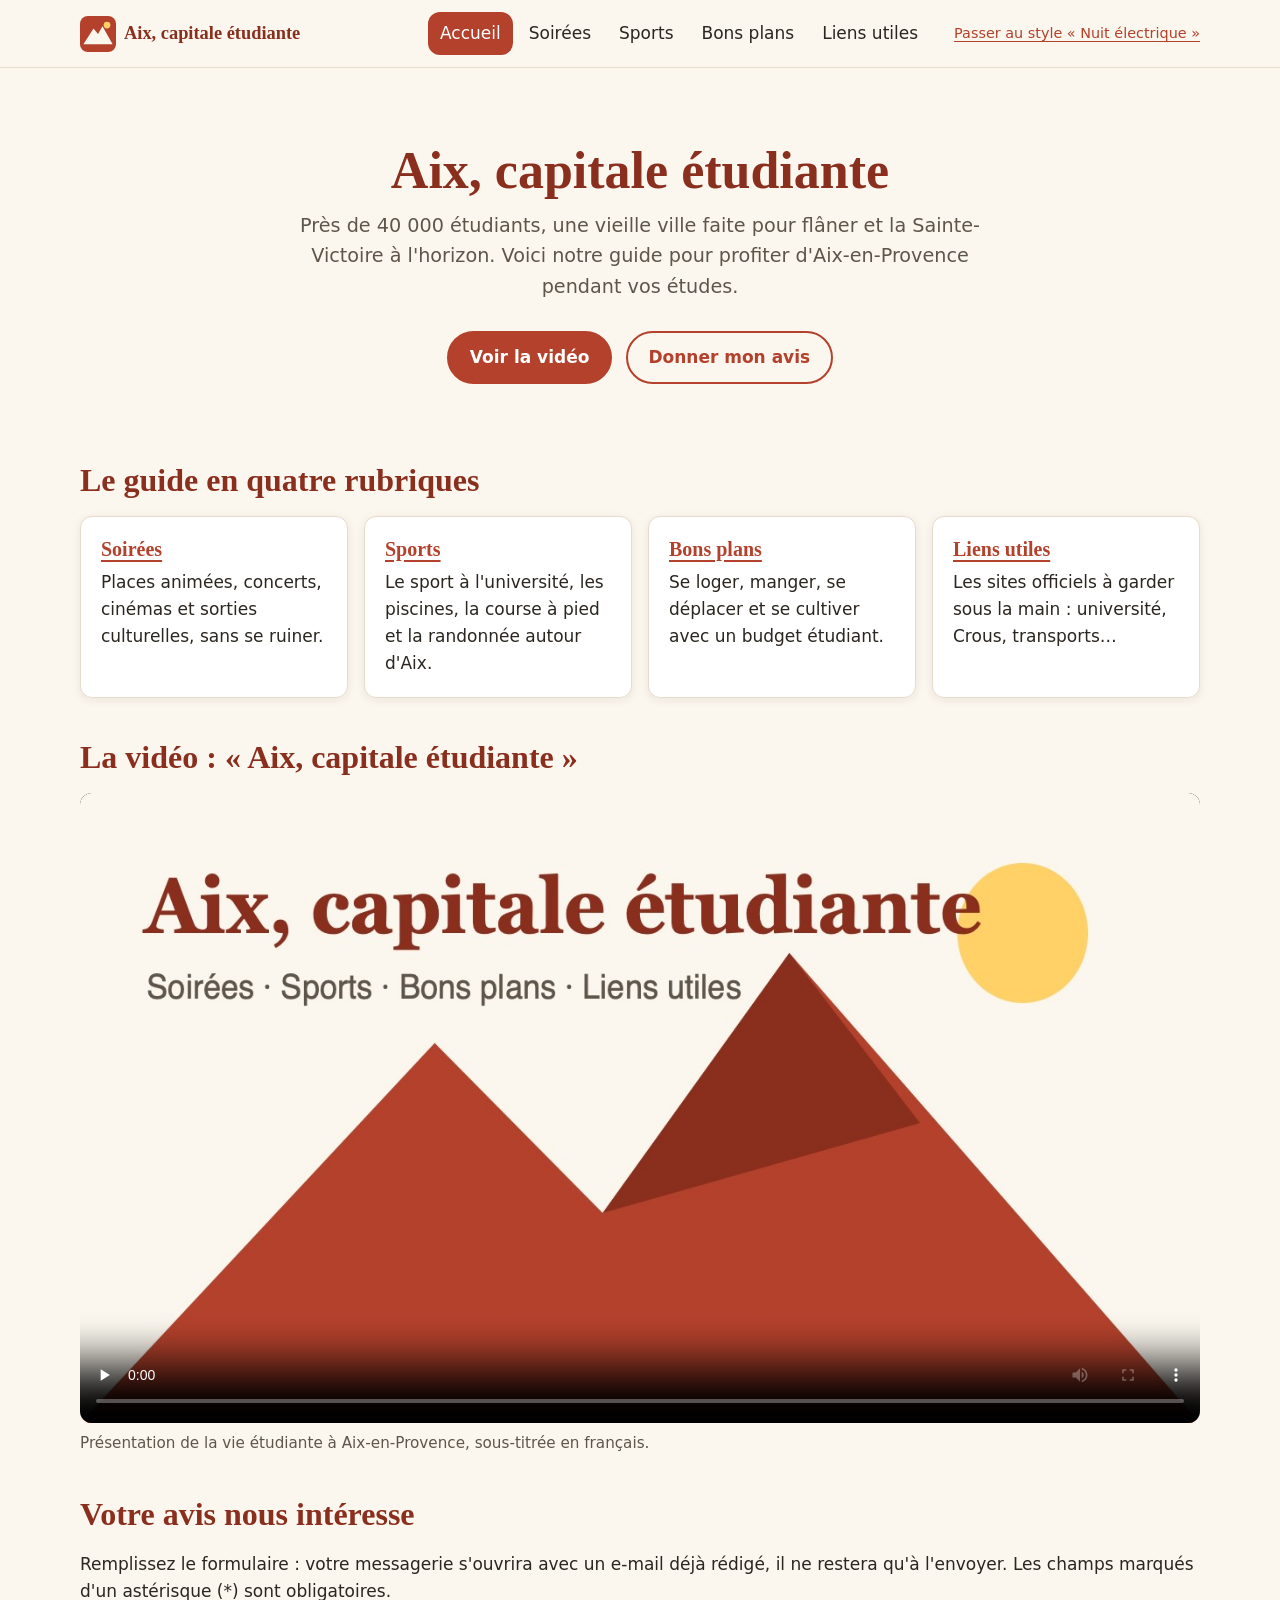
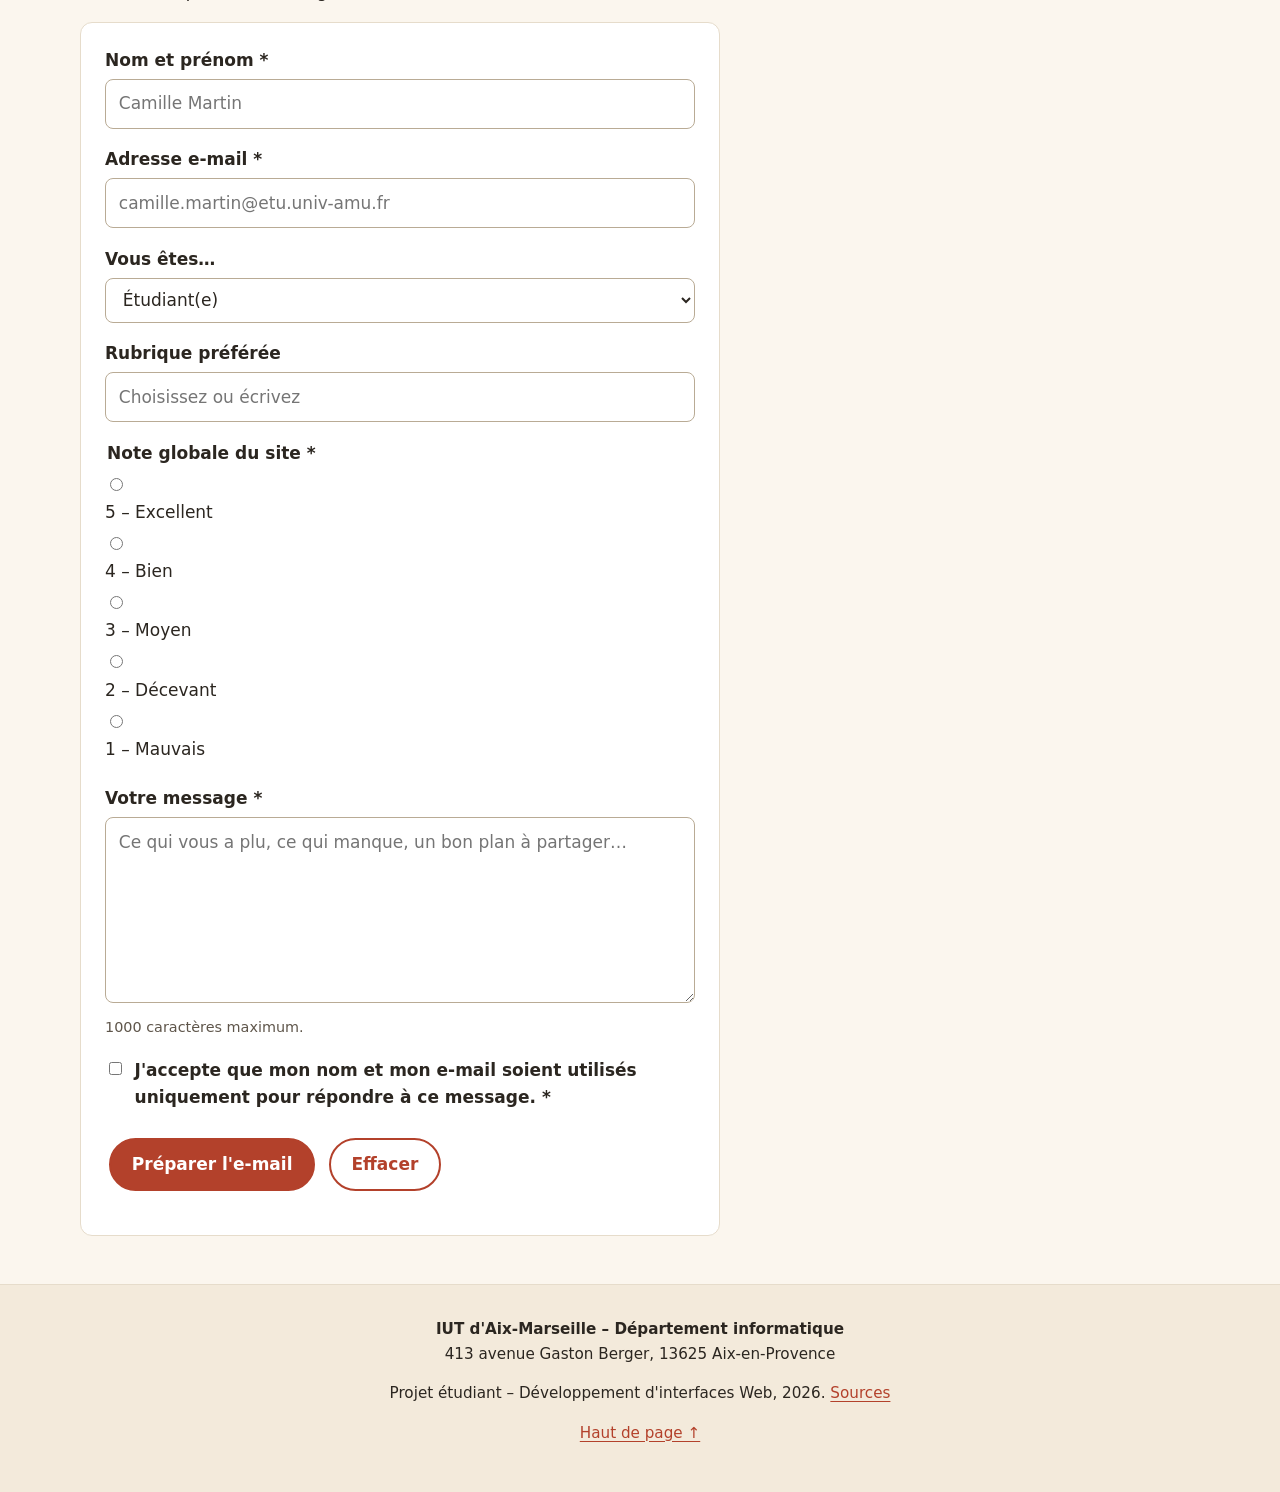
==== index.html @ a3539fe9 "Site Aix, capitale étudiante : 5 pages, 2 styles, formulaire, vidéo sous-titrée Co-Authored-By: Clau" ====
<!DOCTYPE html>
<html lang="fr">
<head>
    <meta charset="utf-8">
    <meta name="viewport" content="width=device-width, initial-scale=1">
    <title>Aix, capitale étudiante – Le guide de la vie étudiante à Aix-en-Provence</title>
    <!-- SEO: description shown in search results -->
    <meta name="description" content="Le guide de la vie étudiante à Aix-en-Provence : soirées, sports, bons plans et liens utiles, rédigé par des étudiants de l'IUT d'Aix-Marseille.">
    <meta name="author" content="Équipe Aix, capitale étudiante">
    <meta name="theme-color" content="#b3412b">
    <link rel="canonical" href="https://exemple.github.io/aix-capitale-etudiante/">
    <!-- Local SEO: default location = IUT computer science department -->
    <meta name="geo.region" content="FR-13">
    <meta name="geo.placename" content="Aix-en-Provence">
    <meta name="geo.position" content="43.5143;5.4517">
    <meta name="ICBM" content="43.5143, 5.4517">
    <!-- Social networks (Open Graph + Twitter card) -->
    <meta property="og:type" content="website">
    <meta property="og:locale" content="fr_FR">
    <meta property="og:site_name" content="Aix, capitale étudiante">
    <meta property="og:title" content="Aix, capitale étudiante">
    <meta property="og:description" content="Soirées, sports, bons plans et liens utiles pour bien vivre ses études à Aix-en-Provence.">
    <meta property="og:url" content="https://exemple.github.io/aix-capitale-etudiante/">
    <meta property="og:image" content="https://exemple.github.io/aix-capitale-etudiante/assets/img/share.png">
    <meta name="twitter:card" content="summary_large_image">
    <!-- Icons -->
    <link rel="icon" href="assets/img/favicon.svg" type="image/svg+xml">
    <link rel="icon" href="favicon.ico" sizes="32x32">
    <link rel="apple-touch-icon" href="assets/img/apple-touch-icon.png">
    <!-- Stylesheet (swapped by the "Changer de style" link, see main.js) -->
    <link rel="stylesheet" href="assets/css/style.min.css" id="theme-stylesheet">
    <script src="assets/js/main.js" defer></script>
    <!-- Local SEO: structured data for search engines -->
    <script type="application/ld+json">
    {
        "@context": "https://schema.org",
        "@type": "WebSite",
        "name": "Aix, capitale étudiante",
        "url": "https://exemple.github.io/aix-capitale-etudiante/",
        "inLanguage": "fr",
        "publisher": {
            "@type": "CollegeOrUniversity",
            "name": "IUT d'Aix-Marseille – Département informatique (site d'Aix-en-Provence)",
            "address": {
                "@type": "PostalAddress",
                "streetAddress": "413 avenue Gaston Berger",
                "postalCode": "13625",
                "addressLocality": "Aix-en-Provence",
                "addressRegion": "Provence-Alpes-Côte d'Azur",
                "addressCountry": "FR"
            },
            "geo": { "@type": "GeoCoordinates", "latitude": 43.5143, "longitude": 5.4517 }
        }
    }
    </script>
</head>
<body id="top">
    <a class="skip-link" href="#main">Aller au contenu</a>

    <!-- ===== Header and main menu (same on every page) ===== -->
    <header class="site-header">
        <div class="header-inner">
            <a class="brand" href="index.html" aria-label="Aix, capitale étudiante – accueil">
                <img src="assets/img/favicon.svg" alt="" width="36" height="36">
                <span>Aix, capitale étudiante</span>
            </a>
            <button class="menu-toggle" type="button" aria-expanded="false" aria-controls="main-nav">Menu</button>
            <nav id="main-nav" class="main-nav" aria-label="Menu principal">
                <ul>
                    <li><a href="index.html" aria-current="page">Accueil</a></li>
                    <li><a href="nightlife.html">Soirées</a></li>
                    <li><a href="sports.html">Sports</a></li>
                    <li><a href="deals.html">Bons plans</a></li>
                    <li><a href="links.html">Liens utiles</a></li>
                </ul>
            </nav>
            <a class="style-switch" href="#" role="button" data-style-switch>Changer de style</a>
        </div>
    </header>

    <main id="main">
        <!-- ===== Hero ===== -->
        <section class="hero" aria-labelledby="hero-title">
            <h1 id="hero-title">Aix, capitale étudiante</h1>
            <p class="lead">Près de 40 000 étudiants, une vieille ville faite pour flâner et la Sainte-Victoire à l'horizon. Voici notre guide pour profiter d'Aix-en-Provence pendant vos études.</p>
            <p><a class="button" href="#video">Voir la vidéo</a> <a class="button button-ghost" href="#feedback">Donner mon avis</a></p>
        </section>

        <!-- ===== Quick access to the 4 themes ===== -->
        <section aria-labelledby="themes-title">
            <h2 id="themes-title">Le guide en quatre rubriques</h2>
            <ul class="card-grid">
                <li class="card">
                    <h3><a href="nightlife.html">Soirées</a></h3>
                    <p>Places animées, concerts, cinémas et sorties culturelles, sans se ruiner.</p>
                </li>
                <li class="card">
                    <h3><a href="sports.html">Sports</a></h3>
                    <p>Le sport à l'université, les piscines, la course à pied et la randonnée autour d'Aix.</p>
                </li>
                <li class="card">
                    <h3><a href="deals.html">Bons plans</a></h3>
                    <p>Se loger, manger, se déplacer et se cultiver avec un budget étudiant.</p>
                </li>
                <li class="card">
                    <h3><a href="links.html">Liens utiles</a></h3>
                    <p>Les sites officiels à garder sous la main : université, Crous, transports…</p>
                </li>
            </ul>
        </section>

        <!-- ===== Video with subtitles ===== -->
        <section id="video" aria-labelledby="video-title">
            <h2 id="video-title">La vidéo : « Aix, capitale étudiante »</h2>
            <figure class="video-figure">
                <!-- preload="none": the video is only downloaded when the visitor presses play (eco-design) -->
                <video controls preload="none" width="1280" height="720" poster="assets/img/video-poster.jpg">
                    <source src="assets/video/aix-capitale-etudiante.mp4" type="video/mp4">
                    <track kind="subtitles" src="assets/video/aix-capitale-etudiante.fr.vtt" srclang="fr" label="Français" default>
                    <p>Votre navigateur ne lit pas la vidéo. <a href="assets/video/aix-capitale-etudiante.mp4">Télécharger la vidéo</a>.</p>
                </video>
                <figcaption>Présentation de la vie étudiante à Aix-en-Provence, sous-titrée en français.</figcaption>
            </figure>
        </section>

        <!-- ===== Feedback form: builds an e-mail opened in the mail client ===== -->
        <section id="feedback" aria-labelledby="feedback-title">
            <h2 id="feedback-title">Votre avis nous intéresse</h2>
            <p>Remplissez le formulaire : votre messagerie s'ouvrira avec un e-mail déjà rédigé, il ne restera qu'à l'envoyer. Les champs marqués d'un astérisque (*) sont obligatoires.</p>
            <form class="feedback-form" id="feedback-form" action="mailto:equipe@exemple.fr" method="post" enctype="text/plain">
                <div class="form-row">
                    <label for="name">Nom et prénom *</label>
                    <input type="text" id="name" name="name" placeholder="Camille Martin" autocomplete="name" required minlength="2" maxlength="80">
                </div>
                <div class="form-row">
                    <label for="email">Adresse e-mail *</label>
                    <input type="email" id="email" name="email" placeholder="camille.martin@etu.univ-amu.fr" autocomplete="email" required>
                </div>
                <div class="form-row">
                    <label for="status">Vous êtes…</label>
                    <select id="status" name="status">
                        <option value="Étudiant(e)">Étudiant(e)</option>
                        <option value="Futur(e) étudiant(e)">Futur(e) étudiant(e)</option>
                        <option value="Parent">Parent</option>
                        <option value="Enseignant(e)">Enseignant(e)</option>
                        <option value="Autre">Autre</option>
                    </select>
                </div>
                <div class="form-row">
                    <label for="favorite-page">Rubrique préférée</label>
                    <input type="text" id="favorite-page" name="favorite-page" list="page-list" placeholder="Choisissez ou écrivez">
                    <datalist id="page-list">
                        <option value="Soirées"></option>
                        <option value="Sports"></option>
                        <option value="Bons plans"></option>
                        <option value="Liens utiles"></option>
                    </datalist>
                </div>
                <fieldset class="form-row rating">
                    <legend>Note globale du site *</legend>
                    <input type="radio" id="rating-5" name="rating" value="5/5" required><label for="rating-5">5 – Excellent</label>
                    <input type="radio" id="rating-4" name="rating" value="4/5"><label for="rating-4">4 – Bien</label>
                    <input type="radio" id="rating-3" name="rating" value="3/5"><label for="rating-3">3 – Moyen</label>
                    <input type="radio" id="rating-2" name="rating" value="2/5"><label for="rating-2">2 – Décevant</label>
                    <input type="radio" id="rating-1" name="rating" value="1/5"><label for="rating-1">1 – Mauvais</label>
                </fieldset>
                <div class="form-row">
                    <label for="message">Votre message *</label>
                    <textarea id="message" name="message" rows="6" placeholder="Ce qui vous a plu, ce qui manque, un bon plan à partager…" required minlength="10" maxlength="1000" aria-describedby="message-counter"></textarea>
                    <p class="hint" id="message-counter" aria-live="polite">1000 caractères maximum.</p>
                </div>
                <div class="form-row checkbox-row">
                    <input type="checkbox" id="consent" name="consent" required>
                    <label for="consent">J'accepte que mon nom et mon e-mail soient utilisés uniquement pour répondre à ce message. *</label>
                </div>
                <div class="form-actions">
                    <button type="submit" class="button">Préparer l'e-mail</button>
                    <button type="reset" class="button button-ghost">Effacer</button>
                </div>
                <p class="form-status" id="form-status" role="status"></p>
            </form>
        </section>
    </main>

    <!-- ===== Footer (same on every page) ===== -->
    <footer class="site-footer">
        <address>
            <strong>IUT d'Aix-Marseille – Département informatique</strong><br>
            413 avenue Gaston Berger, 13625 Aix-en-Provence
        </address>
        <p>Projet étudiant – Développement d'interfaces Web, 2026. <a href="links.html#sources">Sources</a></p>
        <p><a class="back-to-top" href="#top">Haut de page ↑</a></p>
    </footer>
</body>
</html>
---- assets/css/style.min.css ----
*,*::before,*::after{-webkit-box-sizing:border-box;box-sizing:border-box}html{-webkit-text-size-adjust:100%;-moz-text-size-adjust:100%;text-size-adjust:100%;scroll-behavior:smooth}body{margin:0;background:#fbf6ee;color:#2b2620;font-family:system-ui,-apple-system,"Segoe UI",Roboto,sans-serif;font-size:1.0625rem;line-height:1.6}h1,h2,h3{font-family:Georgia,"Times New Roman",serif;line-height:1.2;color:#8a2f1e}h1{font-size:clamp(2rem,6vw,3.25rem);margin:0 0 0.5rem}h2{font-size:clamp(1.5rem,4vw,2rem);margin:2.5rem 0 1rem}h3{font-size:1.25rem;margin:0 0 0.5rem}a{color:#b3412b;text-underline-offset:0.2em}a:hover{color:#8a2f1e}a:focus-visible,button:focus-visible,input:focus-visible,select:focus-visible,textarea:focus-visible{outline:3px solid #5e6b2f;outline-offset:2px}img,video{max-width:100%;height:auto}.skip-link{position:absolute;left:1rem;top:-3rem;padding:0.5rem 1rem;background:#8a2f1e;color:#ffffff;z-index:100}.skip-link:focus{top:1rem}.site-header{position:-webkit-sticky;position:sticky;top:0;z-index:50;background:rgba(251,246,238,0.92);-webkit-backdrop-filter:blur(8px);backdrop-filter:blur(8px);border-bottom:1px solid #e6dccb}.header-inner{display:-webkit-box;display:-ms-flexbox;display:flex;-ms-flex-wrap:wrap;flex-wrap:wrap;-webkit-box-align:center;-ms-flex-align:center;align-items:center;gap:0.75rem 1.5rem;max-width:72rem;margin:0 auto;padding:0.75rem 1rem}.brand{display:-webkit-inline-box;display:-ms-inline-flexbox;display:inline-flex;-webkit-box-align:center;-ms-flex-align:center;align-items:center;gap:0.5rem;margin-right:auto;font-family:Georgia,"Times New Roman",serif;font-weight:700;font-size:1.15rem;color:#8a2f1e;text-decoration:none}.menu-toggle{display:none;padding:0.5rem 0.9rem;border:1px solid #e6dccb;border-radius:12px;background:#ffffff;color:#2b2620;font:inherit;cursor:pointer}.main-nav ul{display:-webkit-box;display:-ms-flexbox;display:flex;gap:0.25rem;margin:0;padding:0;list-style:none}.main-nav a{display:block;padding:0.5rem 0.75rem;border-radius:12px;color:#2b2620;text-decoration:none}.main-nav a:hover{background:#e6dccb}.main-nav a[aria-current="page"]{background:#b3412b;color:#ffffff}.style-switch{font-size:0.9rem;white-space:nowrap}main{max-width:72rem;margin:0 auto;padding:1.5rem 1rem 3rem}.hero,.page-intro{padding:3rem 0 1rem}.hero{text-align:center}.lead{max-width:44rem;font-size:1.2rem;color:#5f564b}.hero .lead{margin:0 auto 1.5rem}.button{display:inline-block;margin:0.25rem;padding:0.7rem 1.3rem;border:2px solid #b3412b;border-radius:999px;background:#b3412b;color:#ffffff;font:inherit;font-weight:600;text-decoration:none;cursor:pointer;-webkit-transition:background-color 0.2s;transition:background-color 0.2s}.button:hover{background:#8a2f1e;color:#ffffff}.button-ghost{background:transparent;color:#b3412b}.card-grid{display:-ms-grid;display:grid;grid-template-columns:repeat(auto-fill,minmax(16rem,1fr));gap:1rem;margin:0;padding:0;list-style:none}.card{margin-bottom:1rem;padding:1.25rem;border:1px solid #e6dccb;border-radius:12px;background:#ffffff;-webkit-box-shadow:0 2px 10px rgba(60,40,20,0.08);box-shadow:0 2px 10px rgba(60,40,20,0.08)}.card-grid .card{margin-bottom:0}.card p{margin:0}.tag{display:inline-block;margin-bottom:0.5rem !important;padding:0.1rem 0.6rem;border-radius:999px;background:#5e6b2f;color:#ffffff;font-size:0.8rem;font-weight:600}.toc{padding:1rem 1.25rem;border-left:4px solid #5e6b2f;background:#ffffff;border-radius:0 12px 12px 0}.toc h2{margin:0 0 0.5rem;font-size:1.1rem}.toc ul{margin:0;padding-left:1.2rem}.timeline,.tips{padding-left:1.2rem}.timeline li,.tips li{margin-bottom:0.5rem}.filter-bar{margin-bottom:1rem}.filter-bar p{margin:0 0 0.5rem;font-weight:600}.chip{margin:0 0.25rem 0.5rem 0;padding:0.4rem 0.9rem;border:1px solid #5e6b2f;border-radius:999px;background:#ffffff;color:#5e6b2f;font:inherit;cursor:pointer}.chip[aria-pressed="true"]{background:#5e6b2f;color:#ffffff}.link-list{padding-left:1.2rem}.link-list li{margin-bottom:0.5rem}.video-figure{margin:0}.video-figure video{display:block;width:100%;border-radius:12px;background:#000000}.video-figure figcaption{margin-top:0.5rem;color:#5f564b;font-size:0.95rem}.feedback-form{max-width:40rem;padding:1.5rem;border:1px solid #e6dccb;border-radius:12px;background:#ffffff}.form-row{margin:0 0 1.1rem}.form-row>label,.rating legend{display:block;margin-bottom:0.3rem;font-weight:600}input[type="text"],input[type="email"],select,textarea{width:100%;padding:0.65rem 0.8rem;border:1px solid #b9ab95;border-radius:8px;background:#ffffff;color:#2b2620;font:inherit}input:user-invalid,textarea:user-invalid{border-color:#b00020}.rating{padding:0;border:0}.rating label{margin-right:1rem;font-weight:400}.checkbox-row{display:-webkit-box;display:-ms-flexbox;display:flex;gap:0.6rem;-webkit-box-align:start;-ms-flex-align:start;align-items:flex-start}.checkbox-row input{margin-top:0.35rem}.hint{margin:0.3rem 0 0;color:#5f564b;font-size:0.9rem}.form-status{margin:1rem 0 0;font-weight:600;color:#5e6b2f}.site-footer{padding:2rem 1rem;border-top:1px solid #e6dccb;background:#f3eadb;text-align:center;font-size:0.95rem}.site-footer address{font-style:normal}.back-to-top.is-floating{position:fixed;right:1rem;bottom:1rem;padding:0.6rem 0.9rem;border-radius:999px;background:#b3412b;color:#ffffff;text-decoration:none;-webkit-box-shadow:0 2px 10px rgba(60,40,20,0.08);box-shadow:0 2px 10px rgba(60,40,20,0.08)}@media (max-width:900px){.style-switch{-webkit-box-ordinal-group:4;-ms-flex-order:3;order:3}}@media (max-width:700px){.menu-toggle{display:block}.main-nav{-ms-flex-preferred-size:100%;flex-basis:100%}.main-nav ul{-webkit-box-orient:vertical;-webkit-box-direction:normal;-ms-flex-direction:column;flex-direction:column}.js .main-nav:not(.is-open){display:none}.hero{padding-top:1.5rem}.feedback-form{padding:1rem}}@media (prefers-reduced-motion:reduce){html{scroll-behavior:auto}.button{-webkit-transition:none;transition:none}}@media print{.site-header,.filter-bar,.feedback-form,.back-to-top{display:none}}
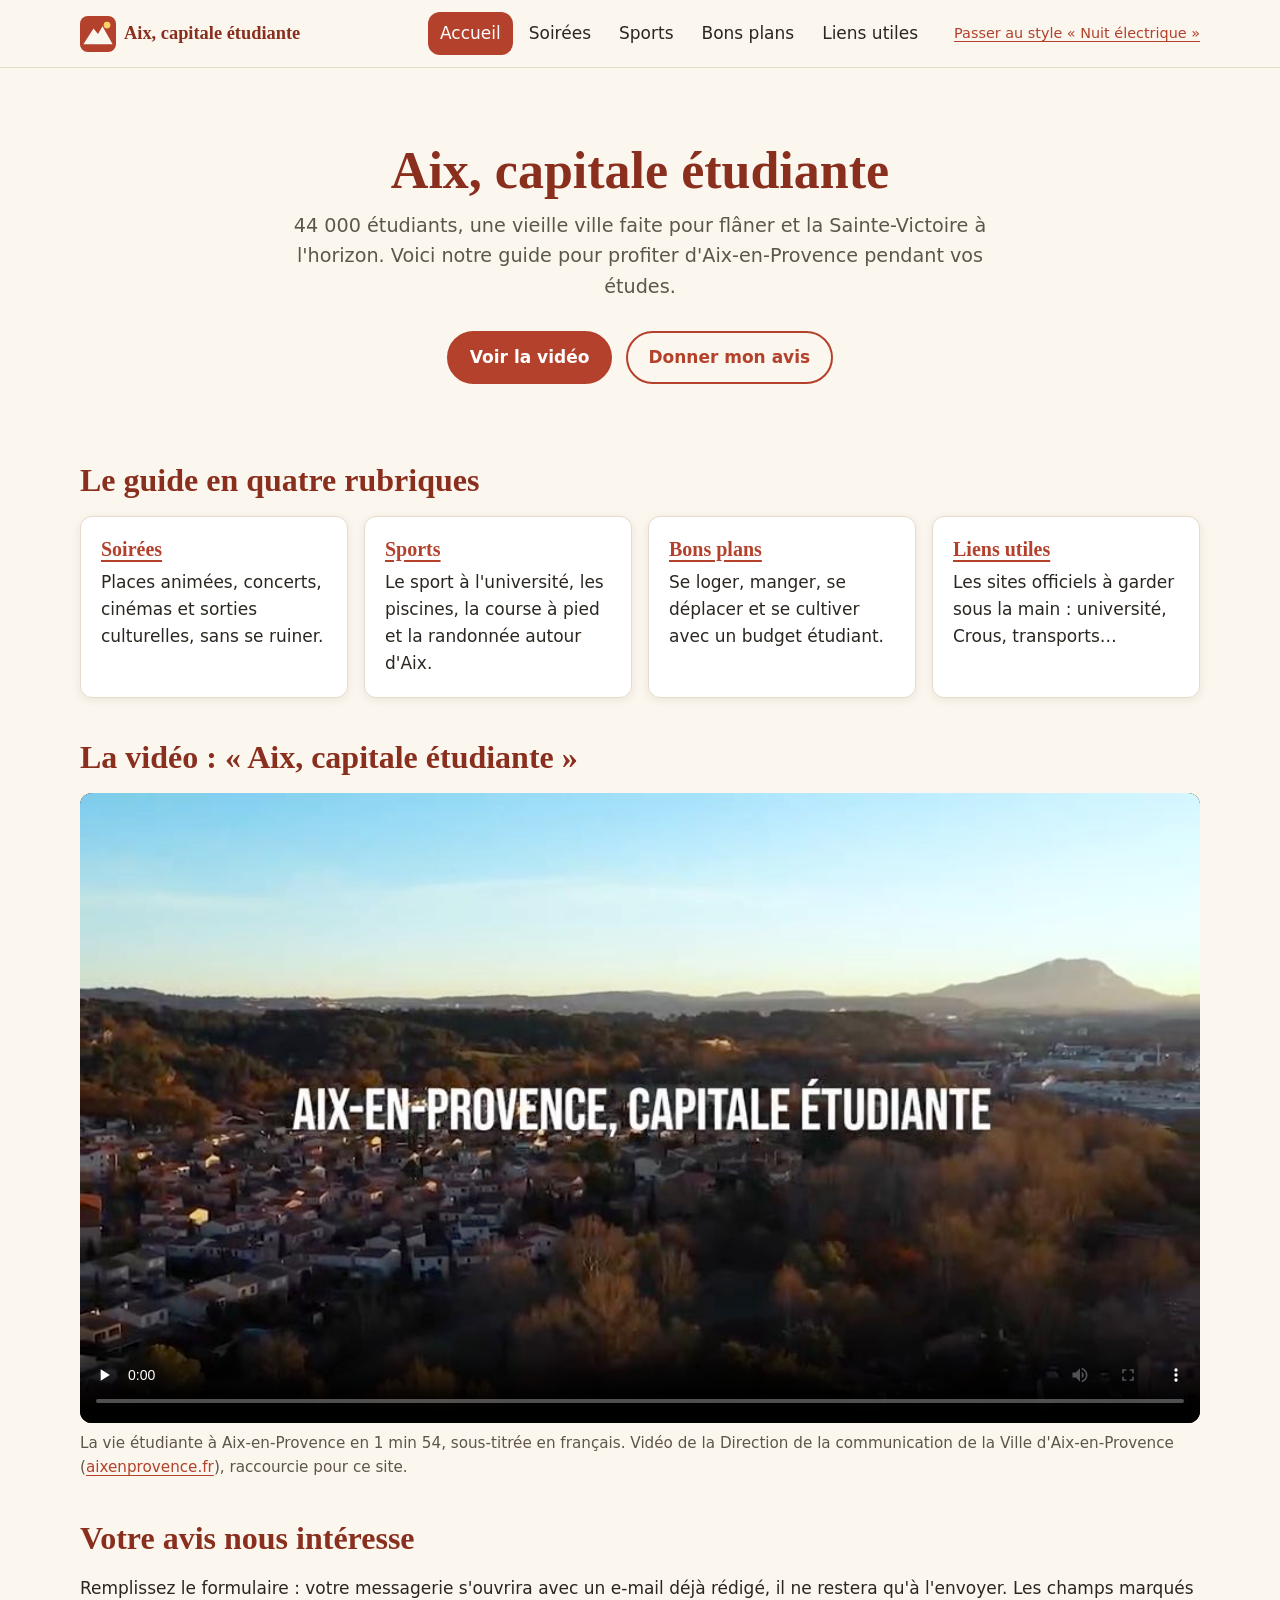
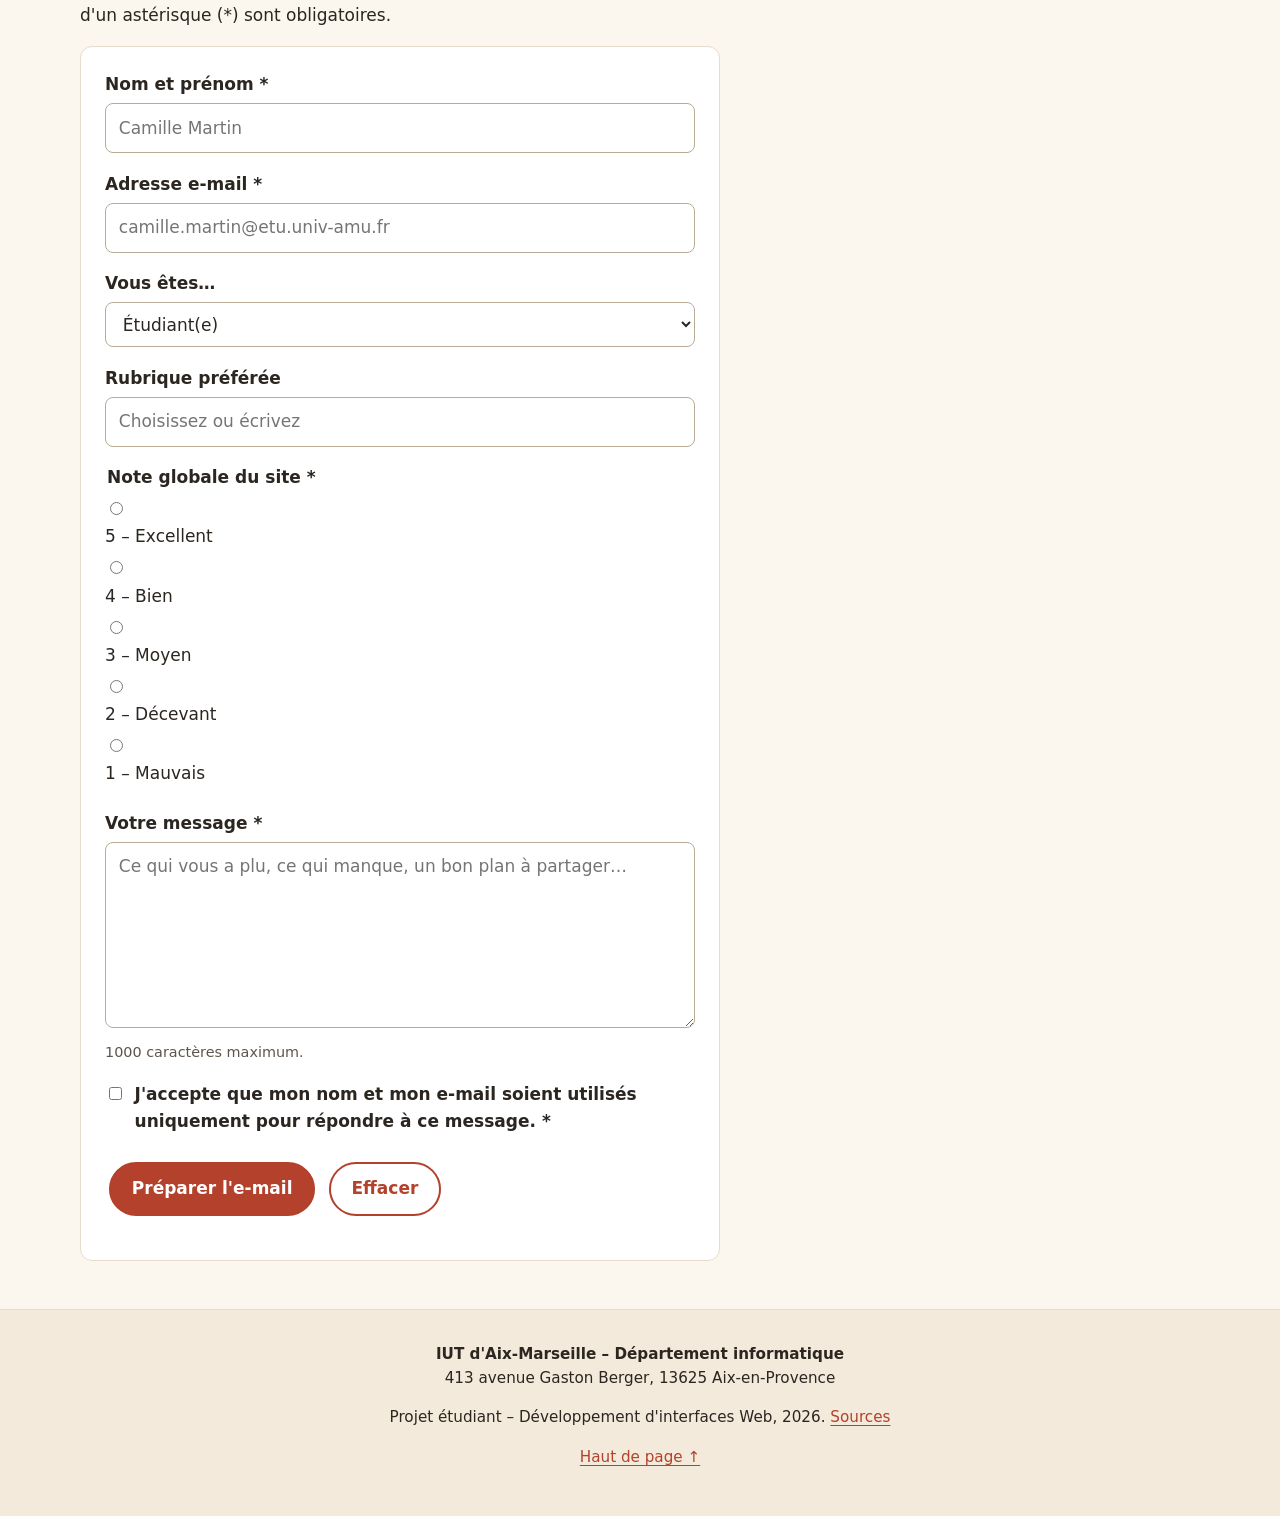
==== commit ceb6d1ef: "Vidéo raccourcie à 1 min 54 (8 Mo), sous-titres, crédit à la Ville d'Aix-en-Provence Co-Authored-By:" ====
--- a/index.html
+++ b/index.html
@@ -82,7 +82,7 @@
         <!-- ===== Hero ===== -->
         <section class="hero" aria-labelledby="hero-title">
             <h1 id="hero-title">Aix, capitale étudiante</h1>
-            <p class="lead">Près de 40 000 étudiants, une vieille ville faite pour flâner et la Sainte-Victoire à l'horizon. Voici notre guide pour profiter d'Aix-en-Provence pendant vos études.</p>
+            <p class="lead">44 000 étudiants, une vieille ville faite pour flâner et la Sainte-Victoire à l'horizon. Voici notre guide pour profiter d'Aix-en-Provence pendant vos études.</p>
             <p><a class="button" href="#video">Voir la vidéo</a> <a class="button button-ghost" href="#feedback">Donner mon avis</a></p>
         </section>
 
@@ -114,12 +114,12 @@
             <h2 id="video-title">La vidéo : « Aix, capitale étudiante »</h2>
             <figure class="video-figure">
                 <!-- preload="none": the video is only downloaded when the visitor presses play (eco-design) -->
-                <video controls preload="none" width="1280" height="720" poster="assets/img/video-poster.jpg">
+                <video controls preload="none" width="960" height="540" poster="assets/img/video-poster.jpg">
                     <source src="assets/video/aix-capitale-etudiante.mp4" type="video/mp4">
                     <track kind="subtitles" src="assets/video/aix-capitale-etudiante.fr.vtt" srclang="fr" label="Français" default>
                     <p>Votre navigateur ne lit pas la vidéo. <a href="assets/video/aix-capitale-etudiante.mp4">Télécharger la vidéo</a>.</p>
                 </video>
-                <figcaption>Présentation de la vie étudiante à Aix-en-Provence, sous-titrée en français.</figcaption>
+                <figcaption>La vie étudiante à Aix-en-Provence en 1 min 54, sous-titrée en français. Vidéo de la Direction de la communication de la Ville d'Aix-en-Provence (<a href="https://www.aixenprovence.fr/">aixenprovence.fr</a>), raccourcie pour ce site.</figcaption>
             </figure>
         </section>
 
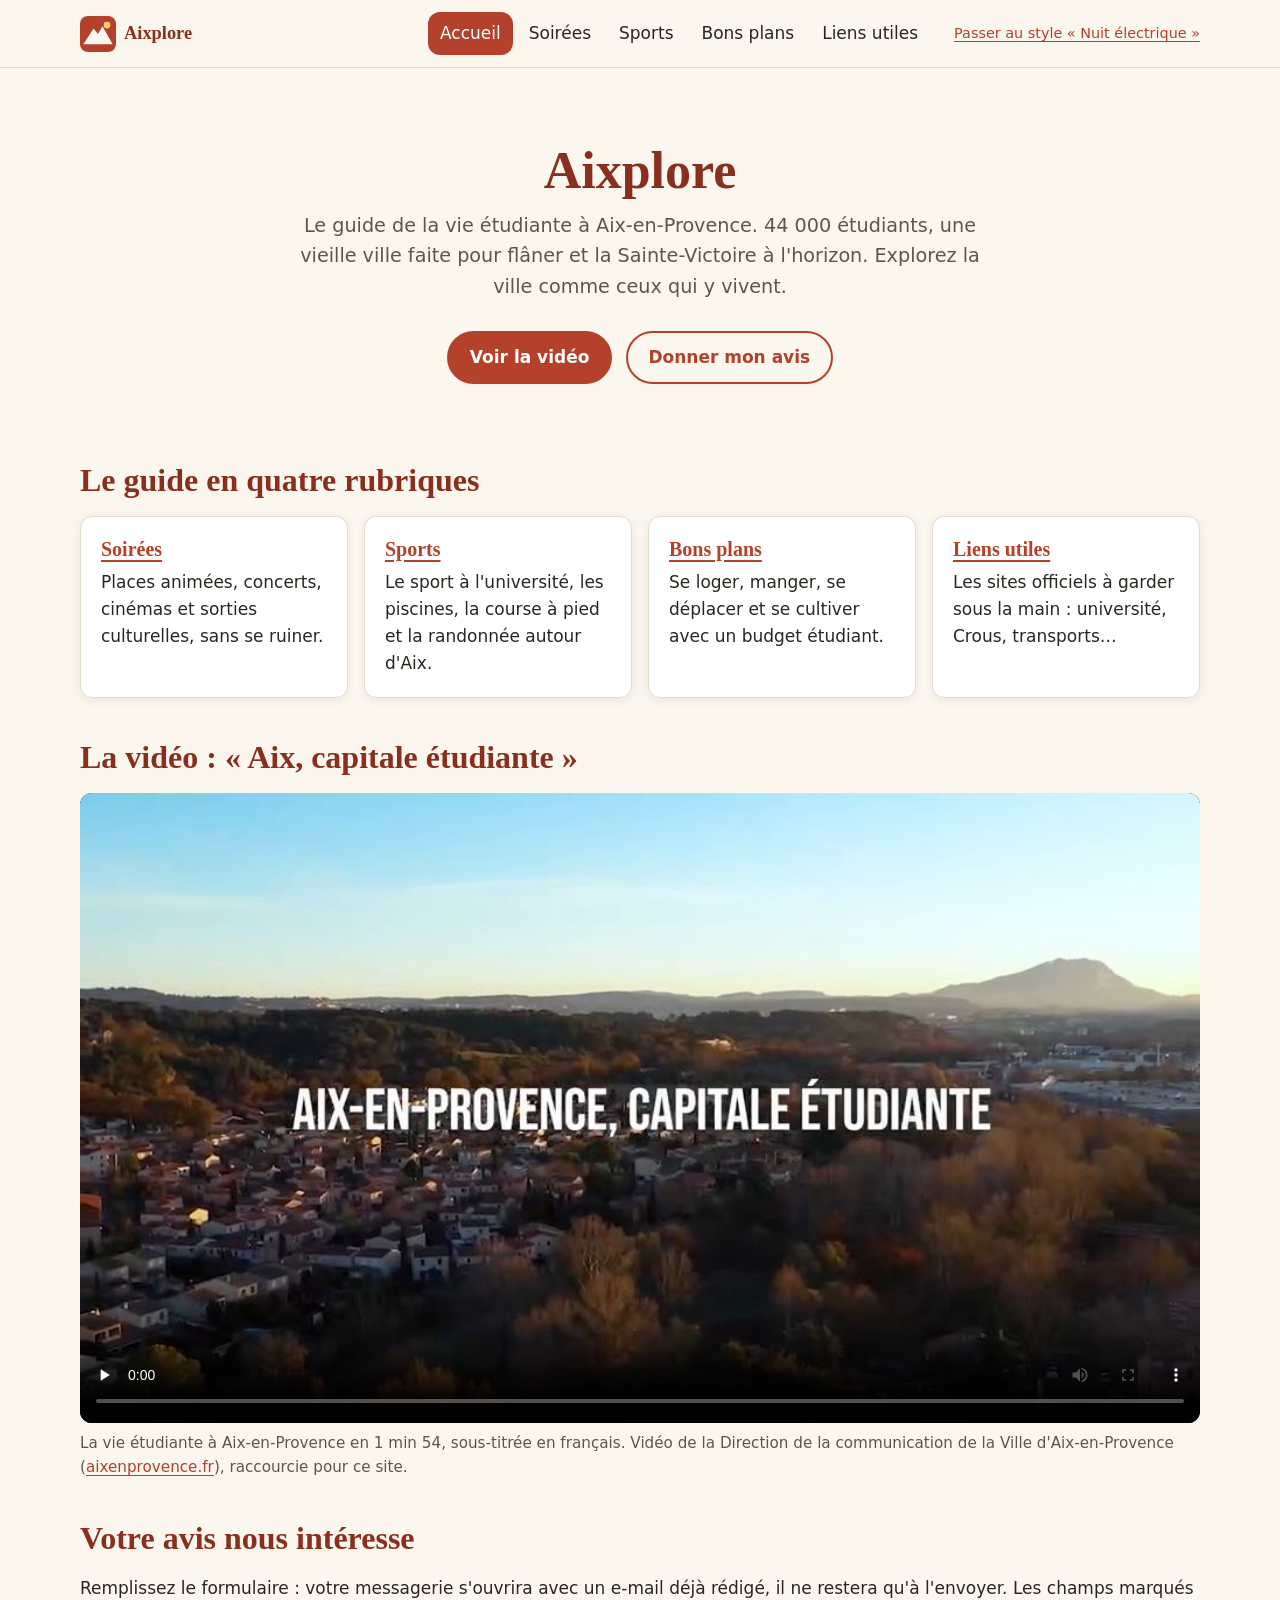
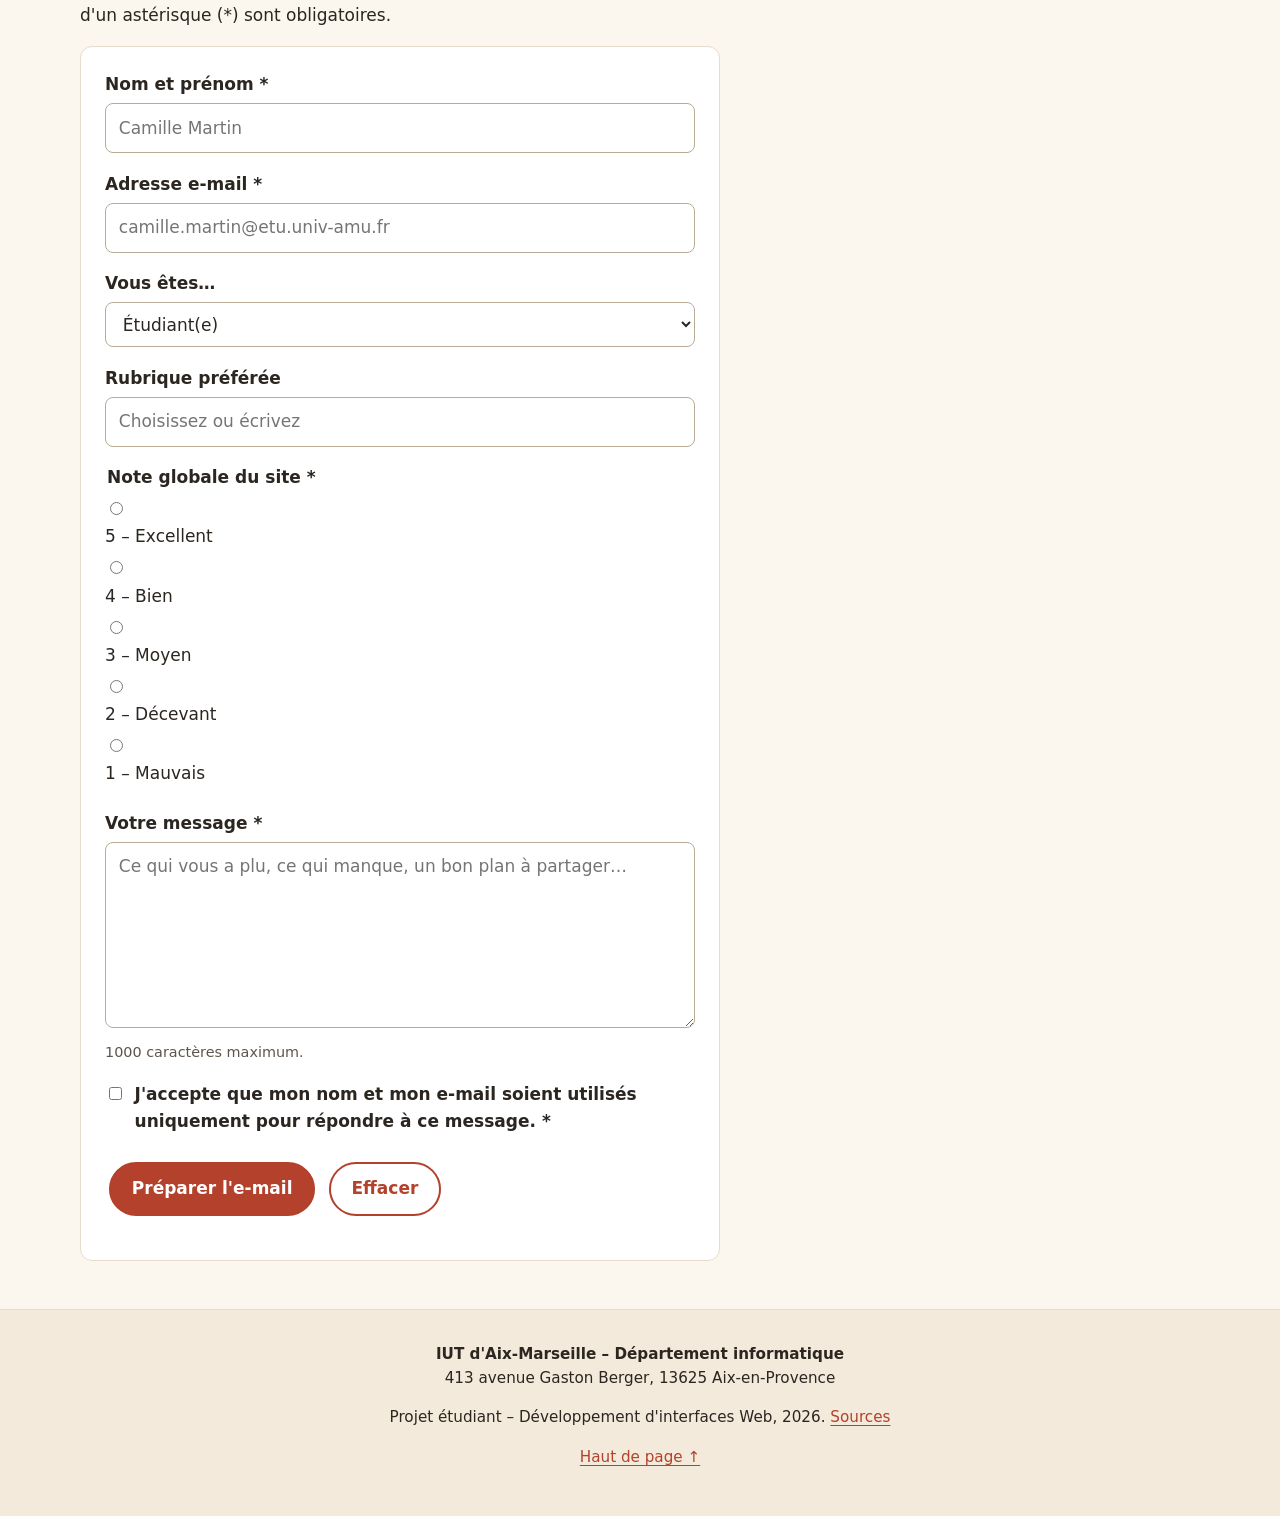
==== commit ec95583a: "Le site s'appelle désormais Aixplore Co-Authored-By: Claude Opus 5.5 <noreply@anthropic.com>" ====
--- a/index.html
+++ b/index.html
@@ -3,12 +3,12 @@
 <head>
     <meta charset="utf-8">
     <meta name="viewport" content="width=device-width, initial-scale=1">
-    <title>Aix, capitale étudiante – Le guide de la vie étudiante à Aix-en-Provence</title>
+    <title>Aixplore – Le guide de la vie étudiante à Aix-en-Provence</title>
     <!-- SEO: description shown in search results -->
     <meta name="description" content="Le guide de la vie étudiante à Aix-en-Provence : soirées, sports, bons plans et liens utiles, rédigé par des étudiants de l'IUT d'Aix-Marseille.">
-    <meta name="author" content="Équipe Aix, capitale étudiante">
+    <meta name="author" content="Équipe Aixplore">
     <meta name="theme-color" content="#b3412b">
-    <link rel="canonical" href="https://exemple.github.io/aix-capitale-etudiante/">
+    <link rel="canonical" href="https://paul13001.github.io/aix-capitale-etudiante/">
     <!-- Local SEO: default location = IUT computer science department -->
     <meta name="geo.region" content="FR-13">
     <meta name="geo.placename" content="Aix-en-Provence">
@@ -17,11 +17,11 @@
     <!-- Social networks (Open Graph + Twitter card) -->
     <meta property="og:type" content="website">
     <meta property="og:locale" content="fr_FR">
-    <meta property="og:site_name" content="Aix, capitale étudiante">
-    <meta property="og:title" content="Aix, capitale étudiante">
+    <meta property="og:site_name" content="Aixplore">
+    <meta property="og:title" content="Aixplore – la vie étudiante à Aix-en-Provence">
     <meta property="og:description" content="Soirées, sports, bons plans et liens utiles pour bien vivre ses études à Aix-en-Provence.">
-    <meta property="og:url" content="https://exemple.github.io/aix-capitale-etudiante/">
-    <meta property="og:image" content="https://exemple.github.io/aix-capitale-etudiante/assets/img/share.png">
+    <meta property="og:url" content="https://paul13001.github.io/aix-capitale-etudiante/">
+    <meta property="og:image" content="https://paul13001.github.io/aix-capitale-etudiante/assets/img/share.png">
     <meta name="twitter:card" content="summary_large_image">
     <!-- Icons -->
     <link rel="icon" href="assets/img/favicon.svg" type="image/svg+xml">
@@ -35,8 +35,8 @@
     {
         "@context": "https://schema.org",
         "@type": "WebSite",
-        "name": "Aix, capitale étudiante",
-        "url": "https://exemple.github.io/aix-capitale-etudiante/",
+        "name": "Aixplore",
+        "url": "https://paul13001.github.io/aix-capitale-etudiante/",
         "inLanguage": "fr",
         "publisher": {
             "@type": "CollegeOrUniversity",
@@ -60,9 +60,9 @@
     <!-- ===== Header and main menu (same on every page) ===== -->
     <header class="site-header">
         <div class="header-inner">
-            <a class="brand" href="index.html" aria-label="Aix, capitale étudiante – accueil">
+            <a class="brand" href="index.html" aria-label="Aixplore – accueil">
                 <img src="assets/img/favicon.svg" alt="" width="36" height="36">
-                <span>Aix, capitale étudiante</span>
+                <span>Aixplore</span>
             </a>
             <button class="menu-toggle" type="button" aria-expanded="false" aria-controls="main-nav">Menu</button>
             <nav id="main-nav" class="main-nav" aria-label="Menu principal">
@@ -81,8 +81,8 @@
     <main id="main">
         <!-- ===== Hero ===== -->
         <section class="hero" aria-labelledby="hero-title">
-            <h1 id="hero-title">Aix, capitale étudiante</h1>
-            <p class="lead">44 000 étudiants, une vieille ville faite pour flâner et la Sainte-Victoire à l'horizon. Voici notre guide pour profiter d'Aix-en-Provence pendant vos études.</p>
+            <h1 id="hero-title">Aixplore</h1>
+            <p class="lead">Le guide de la vie étudiante à Aix-en-Provence. 44 000 étudiants, une vieille ville faite pour flâner et la Sainte-Victoire à l'horizon. Explorez la ville comme ceux qui y vivent.</p>
             <p><a class="button" href="#video">Voir la vidéo</a> <a class="button button-ghost" href="#feedback">Donner mon avis</a></p>
         </section>
 
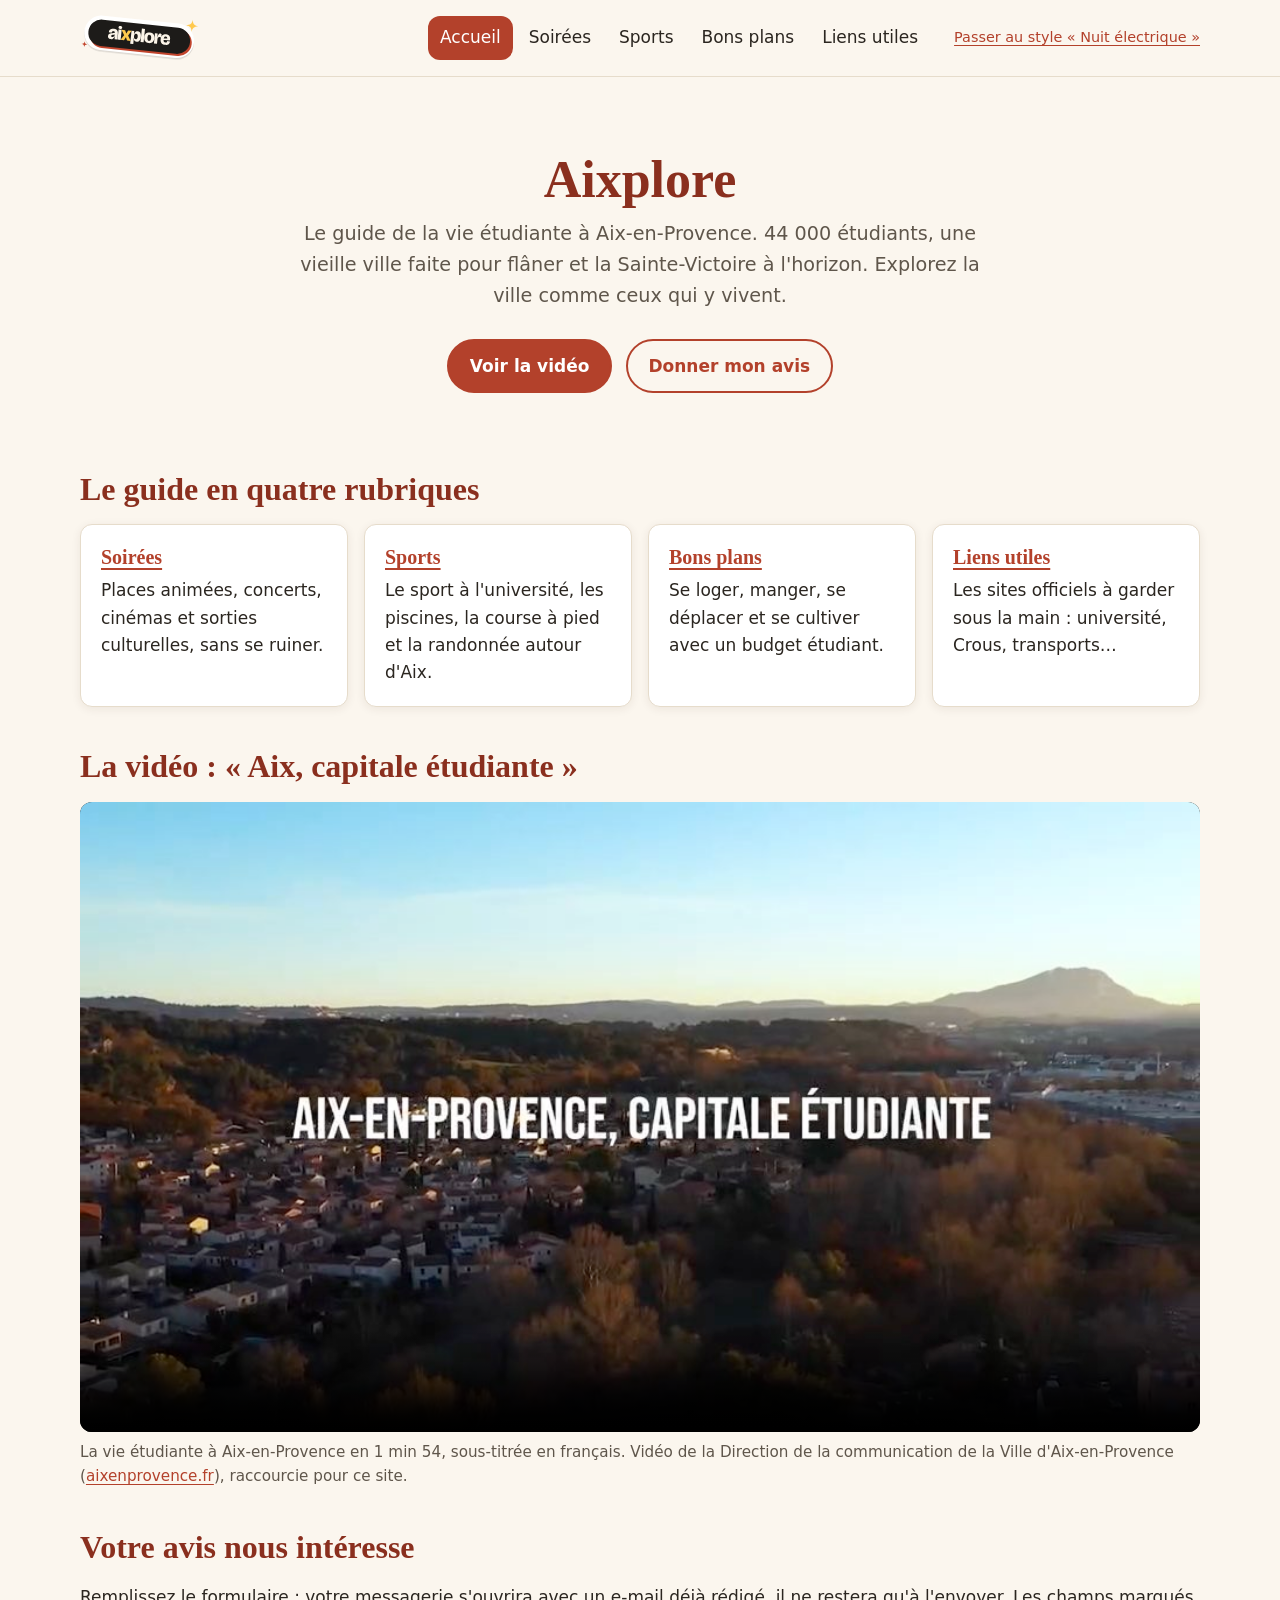
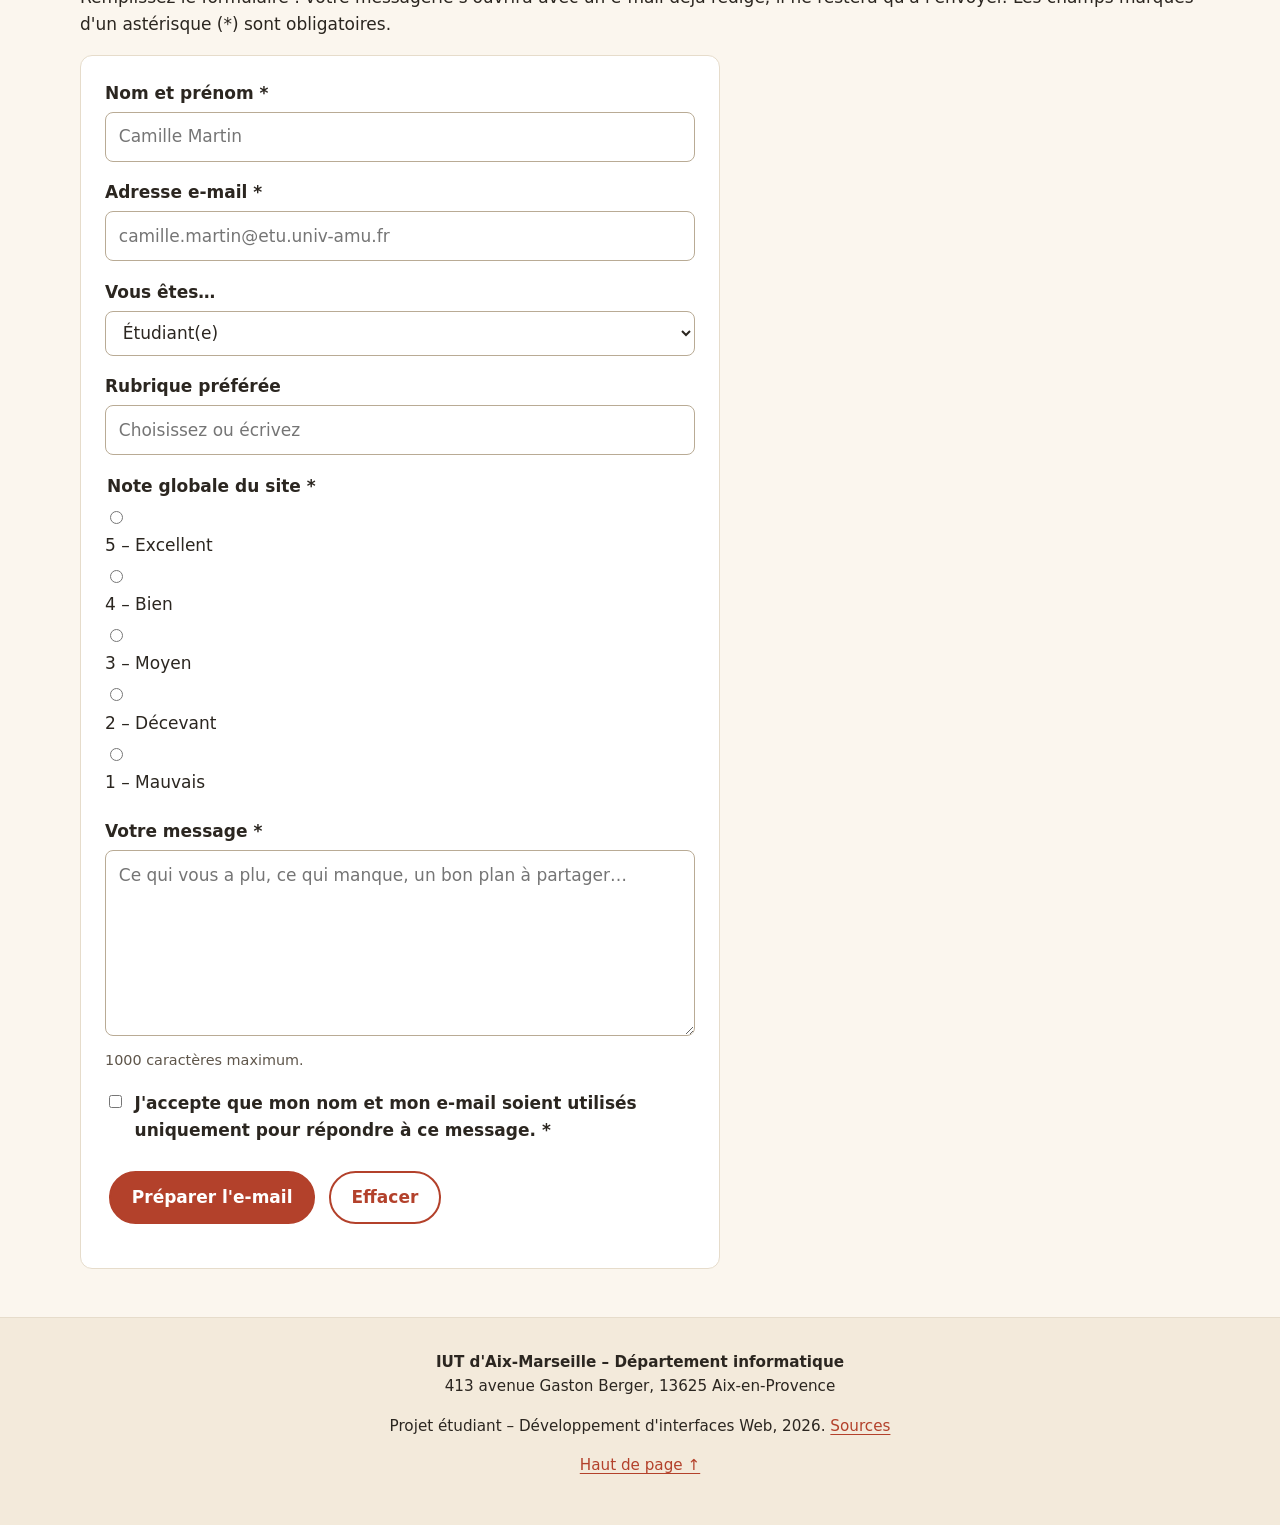
==== commit 7809b35d: "Nouveau logo Aixplore : sticker (en-tête, favicon, icône Apple, image de partage) Co-Authored-By: Cl" ====
--- a/index.html
+++ b/index.html
@@ -8,7 +8,7 @@
     <meta name="description" content="Le guide de la vie étudiante à Aix-en-Provence : soirées, sports, bons plans et liens utiles, rédigé par des étudiants de l'IUT d'Aix-Marseille.">
     <meta name="author" content="Équipe Aixplore">
     <meta name="theme-color" content="#b3412b">
-    <link rel="canonical" href="https://paul13001.github.io/aix-capitale-etudiante/">
+    <link rel="canonical" href="https://paul13001.github.io/aixplore/">
     <!-- Local SEO: default location = IUT computer science department -->
     <meta name="geo.region" content="FR-13">
     <meta name="geo.placename" content="Aix-en-Provence">
@@ -20,8 +20,8 @@
     <meta property="og:site_name" content="Aixplore">
     <meta property="og:title" content="Aixplore – la vie étudiante à Aix-en-Provence">
     <meta property="og:description" content="Soirées, sports, bons plans et liens utiles pour bien vivre ses études à Aix-en-Provence.">
-    <meta property="og:url" content="https://paul13001.github.io/aix-capitale-etudiante/">
-    <meta property="og:image" content="https://paul13001.github.io/aix-capitale-etudiante/assets/img/share.png">
+    <meta property="og:url" content="https://paul13001.github.io/aixplore/">
+    <meta property="og:image" content="https://paul13001.github.io/aixplore/assets/img/share.png">
     <meta name="twitter:card" content="summary_large_image">
     <!-- Icons -->
     <link rel="icon" href="assets/img/favicon.svg" type="image/svg+xml">
@@ -36,7 +36,7 @@
         "@context": "https://schema.org",
         "@type": "WebSite",
         "name": "Aixplore",
-        "url": "https://paul13001.github.io/aix-capitale-etudiante/",
+        "url": "https://paul13001.github.io/aixplore/",
         "inLanguage": "fr",
         "publisher": {
             "@type": "CollegeOrUniversity",
@@ -61,8 +61,7 @@
     <header class="site-header">
         <div class="header-inner">
             <a class="brand" href="index.html" aria-label="Aixplore – accueil">
-                <img src="assets/img/favicon.svg" alt="" width="36" height="36">
-                <span>Aixplore</span>
+                <img src="assets/img/logo.svg" alt="" width="120" height="52">
             </a>
             <button class="menu-toggle" type="button" aria-expanded="false" aria-controls="main-nav">Menu</button>
             <nav id="main-nav" class="main-nav" aria-label="Menu principal">
@@ -127,7 +126,7 @@
         <section id="feedback" aria-labelledby="feedback-title">
             <h2 id="feedback-title">Votre avis nous intéresse</h2>
             <p>Remplissez le formulaire : votre messagerie s'ouvrira avec un e-mail déjà rédigé, il ne restera qu'à l'envoyer. Les champs marqués d'un astérisque (*) sont obligatoires.</p>
-            <form class="feedback-form" id="feedback-form" action="mailto:equipe@exemple.fr" method="post" enctype="text/plain">
+            <form class="feedback-form" id="feedback-form" action="mailto:aixplore.contact@gmail.com" method="post" enctype="text/plain">
                 <div class="form-row">
                     <label for="name">Nom et prénom *</label>
                     <input type="text" id="name" name="name" placeholder="Camille Martin" autocomplete="name" required minlength="2" maxlength="80">
--- a/assets/css/style.min.css
+++ b/assets/css/style.min.css
@@ -1 +1 @@
-*,*::before,*::after{-webkit-box-sizing:border-box;box-sizing:border-box}html{-webkit-text-size-adjust:100%;-moz-text-size-adjust:100%;text-size-adjust:100%;scroll-behavior:smooth}body{margin:0;background:#fbf6ee;color:#2b2620;font-family:system-ui,-apple-system,"Segoe UI",Roboto,sans-serif;font-size:1.0625rem;line-height:1.6}h1,h2,h3{font-family:Georgia,"Times New Roman",serif;line-height:1.2;color:#8a2f1e}h1{font-size:clamp(2rem,6vw,3.25rem);margin:0 0 0.5rem}h2{font-size:clamp(1.5rem,4vw,2rem);margin:2.5rem 0 1rem}h3{font-size:1.25rem;margin:0 0 0.5rem}a{color:#b3412b;text-underline-offset:0.2em}a:hover{color:#8a2f1e}a:focus-visible,button:focus-visible,input:focus-visible,select:focus-visible,textarea:focus-visible{outline:3px solid #5e6b2f;outline-offset:2px}img,video{max-width:100%;height:auto}.skip-link{position:absolute;left:1rem;top:-3rem;padding:0.5rem 1rem;background:#8a2f1e;color:#ffffff;z-index:100}.skip-link:focus{top:1rem}.site-header{position:-webkit-sticky;position:sticky;top:0;z-index:50;background:rgba(251,246,238,0.92);-webkit-backdrop-filter:blur(8px);backdrop-filter:blur(8px);border-bottom:1px solid #e6dccb}.header-inner{display:-webkit-box;display:-ms-flexbox;display:flex;-ms-flex-wrap:wrap;flex-wrap:wrap;-webkit-box-align:center;-ms-flex-align:center;align-items:center;gap:0.75rem 1.5rem;max-width:72rem;margin:0 auto;padding:0.75rem 1rem}.brand{display:-webkit-inline-box;display:-ms-inline-flexbox;display:inline-flex;-webkit-box-align:center;-ms-flex-align:center;align-items:center;gap:0.5rem;margin-right:auto;font-family:Georgia,"Times New Roman",serif;font-weight:700;font-size:1.15rem;color:#8a2f1e;text-decoration:none}.menu-toggle{display:none;padding:0.5rem 0.9rem;border:1px solid #e6dccb;border-radius:12px;background:#ffffff;color:#2b2620;font:inherit;cursor:pointer}.main-nav ul{display:-webkit-box;display:-ms-flexbox;display:flex;gap:0.25rem;margin:0;padding:0;list-style:none}.main-nav a{display:block;padding:0.5rem 0.75rem;border-radius:12px;color:#2b2620;text-decoration:none}.main-nav a:hover{background:#e6dccb}.main-nav a[aria-current="page"]{background:#b3412b;color:#ffffff}.style-switch{font-size:0.9rem;white-space:nowrap}main{max-width:72rem;margin:0 auto;padding:1.5rem 1rem 3rem}.hero,.page-intro{padding:3rem 0 1rem}.hero{text-align:center}.lead{max-width:44rem;font-size:1.2rem;color:#5f564b}.hero .lead{margin:0 auto 1.5rem}.button{display:inline-block;margin:0.25rem;padding:0.7rem 1.3rem;border:2px solid #b3412b;border-radius:999px;background:#b3412b;color:#ffffff;font:inherit;font-weight:600;text-decoration:none;cursor:pointer;-webkit-transition:background-color 0.2s;transition:background-color 0.2s}.button:hover{background:#8a2f1e;color:#ffffff}.button-ghost{background:transparent;color:#b3412b}.card-grid{display:-ms-grid;display:grid;grid-template-columns:repeat(auto-fill,minmax(16rem,1fr));gap:1rem;margin:0;padding:0;list-style:none}.card{margin-bottom:1rem;padding:1.25rem;border:1px solid #e6dccb;border-radius:12px;background:#ffffff;-webkit-box-shadow:0 2px 10px rgba(60,40,20,0.08);box-shadow:0 2px 10px rgba(60,40,20,0.08)}.card-grid .card{margin-bottom:0}.card p{margin:0}.tag{display:inline-block;margin-bottom:0.5rem !important;padding:0.1rem 0.6rem;border-radius:999px;background:#5e6b2f;color:#ffffff;font-size:0.8rem;font-weight:600}.toc{padding:1rem 1.25rem;border-left:4px solid #5e6b2f;background:#ffffff;border-radius:0 12px 12px 0}.toc h2{margin:0 0 0.5rem;font-size:1.1rem}.toc ul{margin:0;padding-left:1.2rem}.timeline,.tips{padding-left:1.2rem}.timeline li,.tips li{margin-bottom:0.5rem}.filter-bar{margin-bottom:1rem}.filter-bar p{margin:0 0 0.5rem;font-weight:600}.chip{margin:0 0.25rem 0.5rem 0;padding:0.4rem 0.9rem;border:1px solid #5e6b2f;border-radius:999px;background:#ffffff;color:#5e6b2f;font:inherit;cursor:pointer}.chip[aria-pressed="true"]{background:#5e6b2f;color:#ffffff}.link-list{padding-left:1.2rem}.link-list li{margin-bottom:0.5rem}.video-figure{margin:0}.video-figure video{display:block;width:100%;border-radius:12px;background:#000000}.video-figure figcaption{margin-top:0.5rem;color:#5f564b;font-size:0.95rem}.feedback-form{max-width:40rem;padding:1.5rem;border:1px solid #e6dccb;border-radius:12px;background:#ffffff}.form-row{margin:0 0 1.1rem}.form-row>label,.rating legend{display:block;margin-bottom:0.3rem;font-weight:600}input[type="text"],input[type="email"],select,textarea{width:100%;padding:0.65rem 0.8rem;border:1px solid #b9ab95;border-radius:8px;background:#ffffff;color:#2b2620;font:inherit}input:user-invalid,textarea:user-invalid{border-color:#b00020}.rating{padding:0;border:0}.rating label{margin-right:1rem;font-weight:400}.checkbox-row{display:-webkit-box;display:-ms-flexbox;display:flex;gap:0.6rem;-webkit-box-align:start;-ms-flex-align:start;align-items:flex-start}.checkbox-row input{margin-top:0.35rem}.hint{margin:0.3rem 0 0;color:#5f564b;font-size:0.9rem}.form-status{margin:1rem 0 0;font-weight:600;color:#5e6b2f}.site-footer{padding:2rem 1rem;border-top:1px solid #e6dccb;background:#f3eadb;text-align:center;font-size:0.95rem}.site-footer address{font-style:normal}.back-to-top.is-floating{position:fixed;right:1rem;bottom:1rem;padding:0.6rem 0.9rem;border-radius:999px;background:#b3412b;color:#ffffff;text-decoration:none;-webkit-box-shadow:0 2px 10px rgba(60,40,20,0.08);box-shadow:0 2px 10px rgba(60,40,20,0.08)}@media (max-width:900px){.style-switch{-webkit-box-ordinal-group:4;-ms-flex-order:3;order:3}}@media (max-width:700px){.menu-toggle{display:block}.main-nav{-ms-flex-preferred-size:100%;flex-basis:100%}.main-nav ul{-webkit-box-orient:vertical;-webkit-box-direction:normal;-ms-flex-direction:column;flex-direction:column}.js .main-nav:not(.is-open){display:none}.hero{padding-top:1.5rem}.feedback-form{padding:1rem}}@media (prefers-reduced-motion:reduce){html{scroll-behavior:auto}.button{-webkit-transition:none;transition:none}}@media print{.site-header,.filter-bar,.feedback-form,.back-to-top{display:none}}
+*,*::before,*::after{-webkit-box-sizing:border-box;box-sizing:border-box}html{-webkit-text-size-adjust:100%;-moz-text-size-adjust:100%;text-size-adjust:100%;scroll-behavior:smooth}body{margin:0;background:#fbf6ee;color:#2b2620;font-family:system-ui,-apple-system,"Segoe UI",Roboto,sans-serif;font-size:1.0625rem;line-height:1.6}h1,h2,h3{font-family:Georgia,"Times New Roman",serif;line-height:1.2;color:#8a2f1e}h1{font-size:clamp(2rem,6vw,3.25rem);margin:0 0 0.5rem}h2{font-size:clamp(1.5rem,4vw,2rem);margin:2.5rem 0 1rem}h3{font-size:1.25rem;margin:0 0 0.5rem}a{color:#b3412b;text-underline-offset:0.2em}a:hover{color:#8a2f1e}a:focus-visible,button:focus-visible,input:focus-visible,select:focus-visible,textarea:focus-visible{outline:3px solid #5e6b2f;outline-offset:2px}img,video{max-width:100%;height:auto}.skip-link{position:absolute;left:1rem;top:-3rem;padding:0.5rem 1rem;background:#8a2f1e;color:#ffffff;z-index:100}.skip-link:focus{top:1rem}.site-header{position:-webkit-sticky;position:sticky;top:0;z-index:50;background:rgba(251,246,238,0.92);-webkit-backdrop-filter:blur(8px);backdrop-filter:blur(8px);border-bottom:1px solid #e6dccb}.header-inner{display:-webkit-box;display:-ms-flexbox;display:flex;-ms-flex-wrap:wrap;flex-wrap:wrap;-webkit-box-align:center;-ms-flex-align:center;align-items:center;gap:0.75rem 1.5rem;max-width:72rem;margin:0 auto;padding:0.75rem 1rem}.brand{display:-webkit-inline-box;display:-ms-inline-flexbox;display:inline-flex;-webkit-box-align:center;-ms-flex-align:center;align-items:center;gap:0.5rem;margin-right:auto;font-family:Georgia,"Times New Roman",serif;font-weight:700;font-size:1.15rem;color:#8a2f1e;text-decoration:none;line-height:0}.menu-toggle{display:none;padding:0.5rem 0.9rem;border:1px solid #e6dccb;border-radius:12px;background:#ffffff;color:#2b2620;font:inherit;cursor:pointer}.main-nav ul{display:-webkit-box;display:-ms-flexbox;display:flex;gap:0.25rem;margin:0;padding:0;list-style:none}.main-nav a{display:block;padding:0.5rem 0.75rem;border-radius:12px;color:#2b2620;text-decoration:none}.main-nav a:hover{background:#e6dccb}.main-nav a[aria-current="page"]{background:#b3412b;color:#ffffff}.style-switch{font-size:0.9rem;white-space:nowrap}main{max-width:72rem;margin:0 auto;padding:1.5rem 1rem 3rem}.hero,.page-intro{padding:3rem 0 1rem}.hero{text-align:center}.lead{max-width:44rem;font-size:1.2rem;color:#5f564b}.hero .lead{margin:0 auto 1.5rem}.button{display:inline-block;margin:0.25rem;padding:0.7rem 1.3rem;border:2px solid #b3412b;border-radius:999px;background:#b3412b;color:#ffffff;font:inherit;font-weight:600;text-decoration:none;cursor:pointer;-webkit-transition:background-color 0.2s;transition:background-color 0.2s}.button:hover{background:#8a2f1e;color:#ffffff}.button-ghost{background:transparent;color:#b3412b}.card-grid{display:-ms-grid;display:grid;grid-template-columns:repeat(auto-fill,minmax(16rem,1fr));gap:1rem;margin:0;padding:0;list-style:none}.card{margin-bottom:1rem;padding:1.25rem;border:1px solid #e6dccb;border-radius:12px;background:#ffffff;-webkit-box-shadow:0 2px 10px rgba(60,40,20,0.08);box-shadow:0 2px 10px rgba(60,40,20,0.08)}.card-grid .card{margin-bottom:0}.card p{margin:0}.tag{display:inline-block;margin-bottom:0.5rem !important;padding:0.1rem 0.6rem;border-radius:999px;background:#5e6b2f;color:#ffffff;font-size:0.8rem;font-weight:600}.toc{padding:1rem 1.25rem;border-left:4px solid #5e6b2f;background:#ffffff;border-radius:0 12px 12px 0}.toc h2{margin:0 0 0.5rem;font-size:1.1rem}.toc ul{margin:0;padding-left:1.2rem}.timeline,.tips{padding-left:1.2rem}.timeline li,.tips li{margin-bottom:0.5rem}.filter-bar{margin-bottom:1rem}.filter-bar p{margin:0 0 0.5rem;font-weight:600}.chip{margin:0 0.25rem 0.5rem 0;padding:0.4rem 0.9rem;border:1px solid #5e6b2f;border-radius:999px;background:#ffffff;color:#5e6b2f;font:inherit;cursor:pointer}.chip[aria-pressed="true"]{background:#5e6b2f;color:#ffffff}.link-list{padding-left:1.2rem}.link-list li{margin-bottom:0.5rem}.video-figure{margin:0}.video-figure video{display:block;width:100%;border-radius:12px;background:#000000}.video-figure figcaption{margin-top:0.5rem;color:#5f564b;font-size:0.95rem}.feedback-form{max-width:40rem;padding:1.5rem;border:1px solid #e6dccb;border-radius:12px;background:#ffffff}.form-row{margin:0 0 1.1rem}.form-row>label,.rating legend{display:block;margin-bottom:0.3rem;font-weight:600}input[type="text"],input[type="email"],select,textarea{width:100%;padding:0.65rem 0.8rem;border:1px solid #b9ab95;border-radius:8px;background:#ffffff;color:#2b2620;font:inherit}input:user-invalid,textarea:user-invalid{border-color:#b00020}.rating{padding:0;border:0}.rating label{margin-right:1rem;font-weight:400}.checkbox-row{display:-webkit-box;display:-ms-flexbox;display:flex;gap:0.6rem;-webkit-box-align:start;-ms-flex-align:start;align-items:flex-start}.checkbox-row input{margin-top:0.35rem}.hint{margin:0.3rem 0 0;color:#5f564b;font-size:0.9rem}.form-status{margin:1rem 0 0;font-weight:600;color:#5e6b2f}.site-footer{padding:2rem 1rem;border-top:1px solid #e6dccb;background:#f3eadb;text-align:center;font-size:0.95rem}.site-footer address{font-style:normal}.back-to-top.is-floating{position:fixed;right:1rem;bottom:1rem;padding:0.6rem 0.9rem;border-radius:999px;background:#b3412b;color:#ffffff;text-decoration:none;-webkit-box-shadow:0 2px 10px rgba(60,40,20,0.08);box-shadow:0 2px 10px rgba(60,40,20,0.08)}@media (max-width:900px){.style-switch{-webkit-box-ordinal-group:4;-ms-flex-order:3;order:3}}@media (max-width:700px){.menu-toggle{display:block}.main-nav{-ms-flex-preferred-size:100%;flex-basis:100%}.main-nav ul{-webkit-box-orient:vertical;-webkit-box-direction:normal;-ms-flex-direction:column;flex-direction:column}.js .main-nav:not(.is-open){display:none}.hero{padding-top:1.5rem}.feedback-form{padding:1rem}}@media (prefers-reduced-motion:reduce){html{scroll-behavior:auto}.button{-webkit-transition:none;transition:none}}@media print{.site-header,.filter-bar,.feedback-form,.back-to-top{display:none}}
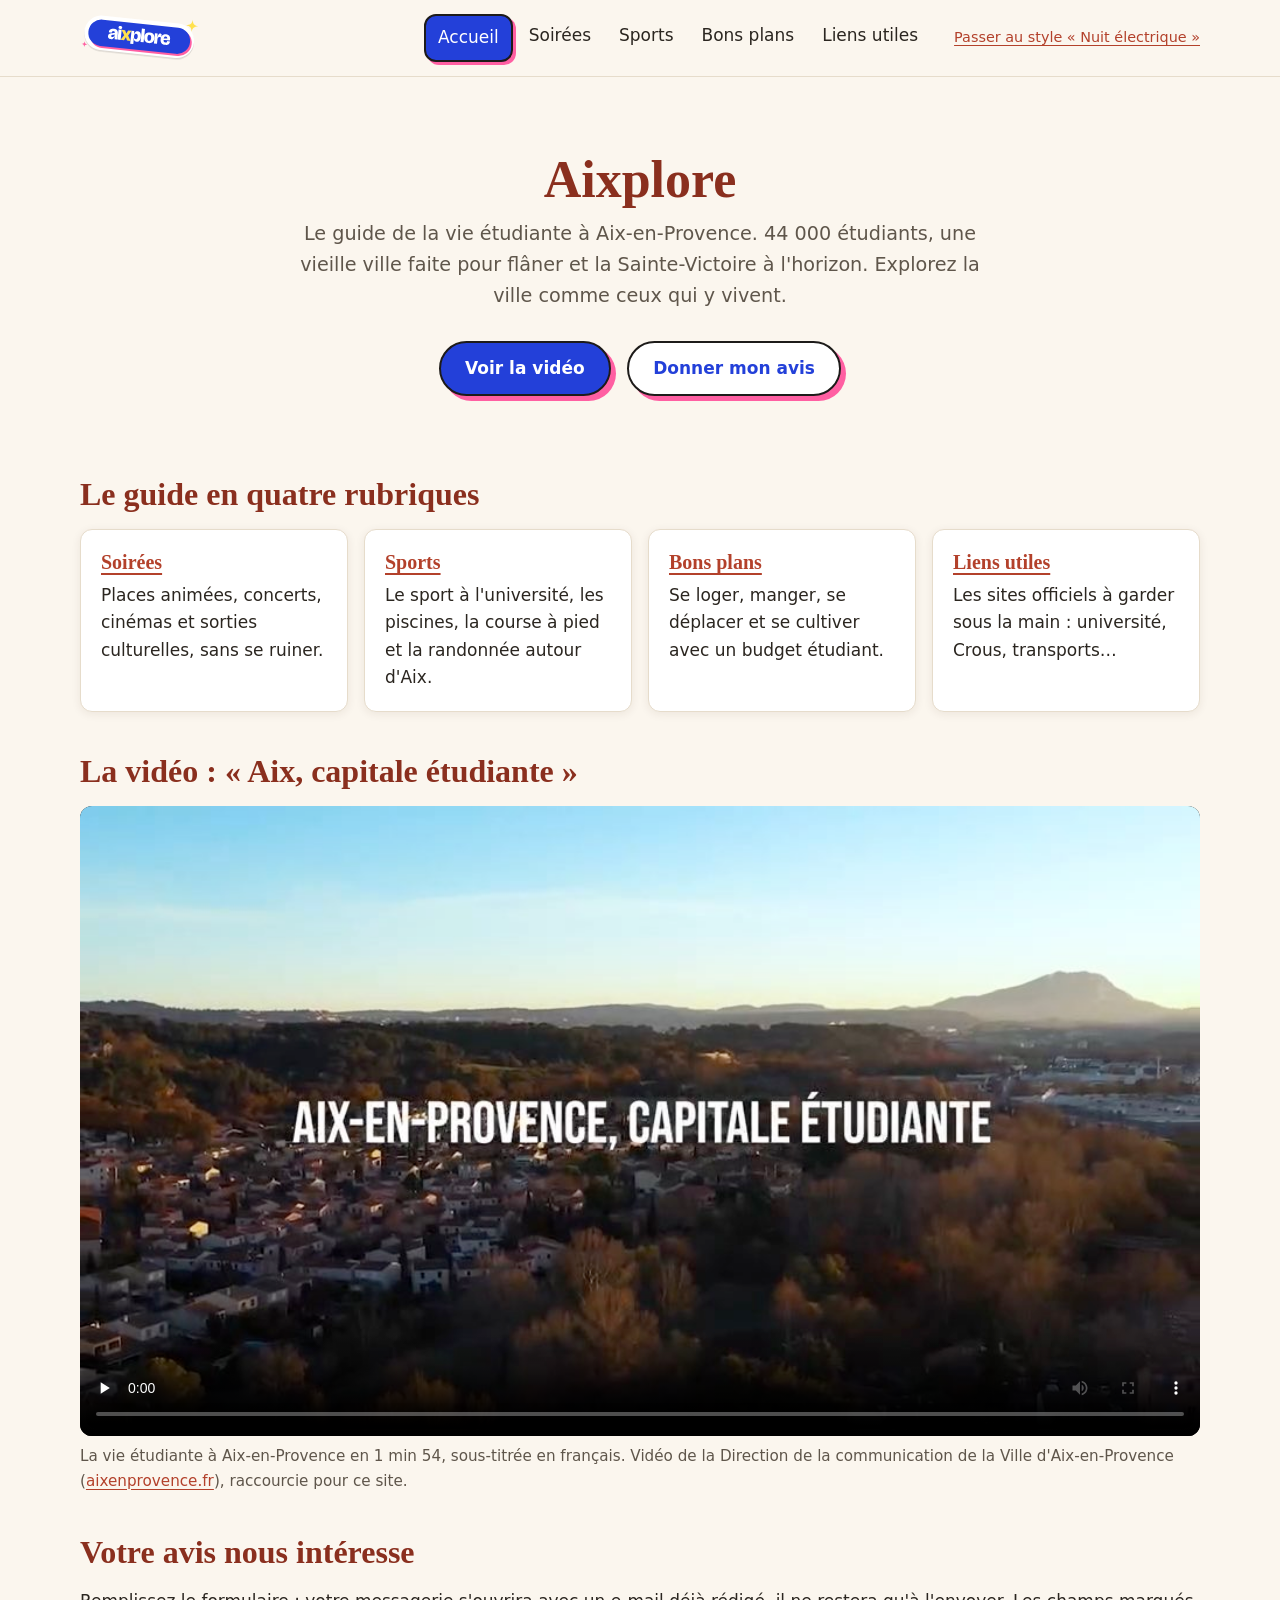
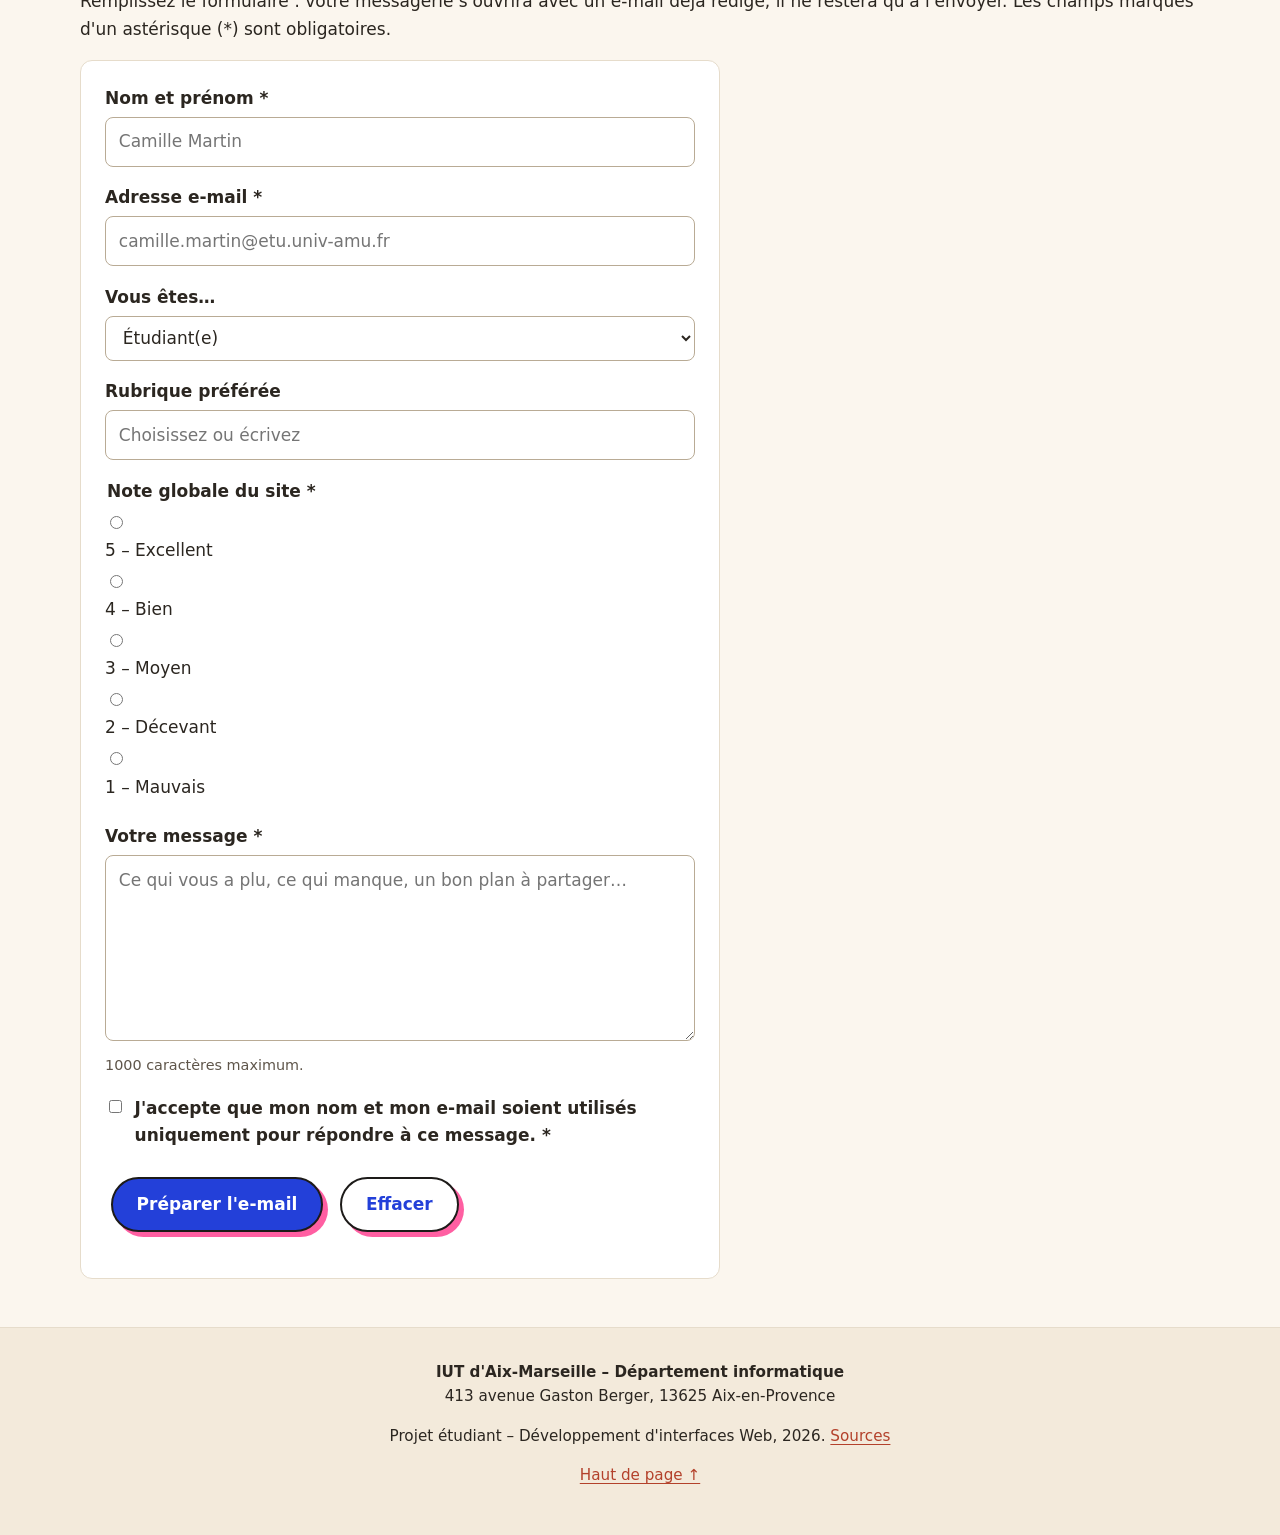
==== commit 4a48ab1d: "Boutons style sticker bleu & rose (comme le logo) Co-Authored-By: Claude Opus 5.5 <noreply@anthropic" ====
--- a/index.html
+++ b/index.html
@@ -28,7 +28,7 @@
     <link rel="icon" href="favicon.ico" sizes="32x32">
     <link rel="apple-touch-icon" href="assets/img/apple-touch-icon.png">
     <!-- Stylesheet (swapped by the "Changer de style" link, see main.js) -->
-    <link rel="stylesheet" href="assets/css/style.min.css" id="theme-stylesheet">
+    <link rel="stylesheet" href="assets/css/style.min.css?v=3" id="theme-stylesheet">
     <script src="assets/js/main.js" defer></script>
     <!-- Local SEO: structured data for search engines -->
     <script type="application/ld+json">
--- a/assets/css/style.min.css
+++ b/assets/css/style.min.css
@@ -1 +1 @@
-*,*::before,*::after{-webkit-box-sizing:border-box;box-sizing:border-box}html{-webkit-text-size-adjust:100%;-moz-text-size-adjust:100%;text-size-adjust:100%;scroll-behavior:smooth}body{margin:0;background:#fbf6ee;color:#2b2620;font-family:system-ui,-apple-system,"Segoe UI",Roboto,sans-serif;font-size:1.0625rem;line-height:1.6}h1,h2,h3{font-family:Georgia,"Times New Roman",serif;line-height:1.2;color:#8a2f1e}h1{font-size:clamp(2rem,6vw,3.25rem);margin:0 0 0.5rem}h2{font-size:clamp(1.5rem,4vw,2rem);margin:2.5rem 0 1rem}h3{font-size:1.25rem;margin:0 0 0.5rem}a{color:#b3412b;text-underline-offset:0.2em}a:hover{color:#8a2f1e}a:focus-visible,button:focus-visible,input:focus-visible,select:focus-visible,textarea:focus-visible{outline:3px solid #5e6b2f;outline-offset:2px}img,video{max-width:100%;height:auto}.skip-link{position:absolute;left:1rem;top:-3rem;padding:0.5rem 1rem;background:#8a2f1e;color:#ffffff;z-index:100}.skip-link:focus{top:1rem}.site-header{position:-webkit-sticky;position:sticky;top:0;z-index:50;background:rgba(251,246,238,0.92);-webkit-backdrop-filter:blur(8px);backdrop-filter:blur(8px);border-bottom:1px solid #e6dccb}.header-inner{display:-webkit-box;display:-ms-flexbox;display:flex;-ms-flex-wrap:wrap;flex-wrap:wrap;-webkit-box-align:center;-ms-flex-align:center;align-items:center;gap:0.75rem 1.5rem;max-width:72rem;margin:0 auto;padding:0.75rem 1rem}.brand{display:-webkit-inline-box;display:-ms-inline-flexbox;display:inline-flex;-webkit-box-align:center;-ms-flex-align:center;align-items:center;gap:0.5rem;margin-right:auto;font-family:Georgia,"Times New Roman",serif;font-weight:700;font-size:1.15rem;color:#8a2f1e;text-decoration:none;line-height:0}.menu-toggle{display:none;padding:0.5rem 0.9rem;border:1px solid #e6dccb;border-radius:12px;background:#ffffff;color:#2b2620;font:inherit;cursor:pointer}.main-nav ul{display:-webkit-box;display:-ms-flexbox;display:flex;gap:0.25rem;margin:0;padding:0;list-style:none}.main-nav a{display:block;padding:0.5rem 0.75rem;border-radius:12px;color:#2b2620;text-decoration:none}.main-nav a:hover{background:#e6dccb}.main-nav a[aria-current="page"]{background:#b3412b;color:#ffffff}.style-switch{font-size:0.9rem;white-space:nowrap}main{max-width:72rem;margin:0 auto;padding:1.5rem 1rem 3rem}.hero,.page-intro{padding:3rem 0 1rem}.hero{text-align:center}.lead{max-width:44rem;font-size:1.2rem;color:#5f564b}.hero .lead{margin:0 auto 1.5rem}.button{display:inline-block;margin:0.25rem;padding:0.7rem 1.3rem;border:2px solid #b3412b;border-radius:999px;background:#b3412b;color:#ffffff;font:inherit;font-weight:600;text-decoration:none;cursor:pointer;-webkit-transition:background-color 0.2s;transition:background-color 0.2s}.button:hover{background:#8a2f1e;color:#ffffff}.button-ghost{background:transparent;color:#b3412b}.card-grid{display:-ms-grid;display:grid;grid-template-columns:repeat(auto-fill,minmax(16rem,1fr));gap:1rem;margin:0;padding:0;list-style:none}.card{margin-bottom:1rem;padding:1.25rem;border:1px solid #e6dccb;border-radius:12px;background:#ffffff;-webkit-box-shadow:0 2px 10px rgba(60,40,20,0.08);box-shadow:0 2px 10px rgba(60,40,20,0.08)}.card-grid .card{margin-bottom:0}.card p{margin:0}.tag{display:inline-block;margin-bottom:0.5rem !important;padding:0.1rem 0.6rem;border-radius:999px;background:#5e6b2f;color:#ffffff;font-size:0.8rem;font-weight:600}.toc{padding:1rem 1.25rem;border-left:4px solid #5e6b2f;background:#ffffff;border-radius:0 12px 12px 0}.toc h2{margin:0 0 0.5rem;font-size:1.1rem}.toc ul{margin:0;padding-left:1.2rem}.timeline,.tips{padding-left:1.2rem}.timeline li,.tips li{margin-bottom:0.5rem}.filter-bar{margin-bottom:1rem}.filter-bar p{margin:0 0 0.5rem;font-weight:600}.chip{margin:0 0.25rem 0.5rem 0;padding:0.4rem 0.9rem;border:1px solid #5e6b2f;border-radius:999px;background:#ffffff;color:#5e6b2f;font:inherit;cursor:pointer}.chip[aria-pressed="true"]{background:#5e6b2f;color:#ffffff}.link-list{padding-left:1.2rem}.link-list li{margin-bottom:0.5rem}.video-figure{margin:0}.video-figure video{display:block;width:100%;border-radius:12px;background:#000000}.video-figure figcaption{margin-top:0.5rem;color:#5f564b;font-size:0.95rem}.feedback-form{max-width:40rem;padding:1.5rem;border:1px solid #e6dccb;border-radius:12px;background:#ffffff}.form-row{margin:0 0 1.1rem}.form-row>label,.rating legend{display:block;margin-bottom:0.3rem;font-weight:600}input[type="text"],input[type="email"],select,textarea{width:100%;padding:0.65rem 0.8rem;border:1px solid #b9ab95;border-radius:8px;background:#ffffff;color:#2b2620;font:inherit}input:user-invalid,textarea:user-invalid{border-color:#b00020}.rating{padding:0;border:0}.rating label{margin-right:1rem;font-weight:400}.checkbox-row{display:-webkit-box;display:-ms-flexbox;display:flex;gap:0.6rem;-webkit-box-align:start;-ms-flex-align:start;align-items:flex-start}.checkbox-row input{margin-top:0.35rem}.hint{margin:0.3rem 0 0;color:#5f564b;font-size:0.9rem}.form-status{margin:1rem 0 0;font-weight:600;color:#5e6b2f}.site-footer{padding:2rem 1rem;border-top:1px solid #e6dccb;background:#f3eadb;text-align:center;font-size:0.95rem}.site-footer address{font-style:normal}.back-to-top.is-floating{position:fixed;right:1rem;bottom:1rem;padding:0.6rem 0.9rem;border-radius:999px;background:#b3412b;color:#ffffff;text-decoration:none;-webkit-box-shadow:0 2px 10px rgba(60,40,20,0.08);box-shadow:0 2px 10px rgba(60,40,20,0.08)}@media (max-width:900px){.style-switch{-webkit-box-ordinal-group:4;-ms-flex-order:3;order:3}}@media (max-width:700px){.menu-toggle{display:block}.main-nav{-ms-flex-preferred-size:100%;flex-basis:100%}.main-nav ul{-webkit-box-orient:vertical;-webkit-box-direction:normal;-ms-flex-direction:column;flex-direction:column}.js .main-nav:not(.is-open){display:none}.hero{padding-top:1.5rem}.feedback-form{padding:1rem}}@media (prefers-reduced-motion:reduce){html{scroll-behavior:auto}.button{-webkit-transition:none;transition:none}}@media print{.site-header,.filter-bar,.feedback-form,.back-to-top{display:none}}
+*,*::before,*::after{-webkit-box-sizing:border-box;box-sizing:border-box}html{-webkit-text-size-adjust:100%;-moz-text-size-adjust:100%;text-size-adjust:100%;scroll-behavior:smooth}body{margin:0;background:#fbf6ee;color:#2b2620;font-family:system-ui,-apple-system,"Segoe UI",Roboto,sans-serif;font-size:1.0625rem;line-height:1.6}h1,h2,h3{font-family:Georgia,"Times New Roman",serif;line-height:1.2;color:#8a2f1e}h1{font-size:clamp(2rem,6vw,3.25rem);margin:0 0 0.5rem}h2{font-size:clamp(1.5rem,4vw,2rem);margin:2.5rem 0 1rem}h3{font-size:1.25rem;margin:0 0 0.5rem}a{color:#b3412b;text-underline-offset:0.2em}a:hover{color:#8a2f1e}a:focus-visible,button:focus-visible,input:focus-visible,select:focus-visible,textarea:focus-visible{outline:3px solid #5e6b2f;outline-offset:2px}img,video{max-width:100%;height:auto}.skip-link{position:absolute;left:1rem;top:-3rem;padding:0.5rem 1rem;background:#8a2f1e;color:#ffffff;z-index:100}.skip-link:focus{top:1rem}.site-header{position:-webkit-sticky;position:sticky;top:0;z-index:50;background:rgba(251,246,238,0.92);-webkit-backdrop-filter:blur(8px);backdrop-filter:blur(8px);border-bottom:1px solid #e6dccb}.header-inner{display:-webkit-box;display:-ms-flexbox;display:flex;-ms-flex-wrap:wrap;flex-wrap:wrap;-webkit-box-align:center;-ms-flex-align:center;align-items:center;gap:0.75rem 1.5rem;max-width:72rem;margin:0 auto;padding:0.75rem 1rem}.brand{display:-webkit-inline-box;display:-ms-inline-flexbox;display:inline-flex;-webkit-box-align:center;-ms-flex-align:center;align-items:center;gap:0.5rem;margin-right:auto;font-family:Georgia,"Times New Roman",serif;font-weight:700;font-size:1.15rem;color:#8a2f1e;text-decoration:none;line-height:0}.menu-toggle{display:none;padding:0.5rem 0.9rem;border:1px solid #e6dccb;border-radius:12px;background:#ffffff;color:#2b2620;font:inherit;cursor:pointer}.main-nav ul{display:-webkit-box;display:-ms-flexbox;display:flex;gap:0.25rem;margin:0;padding:0;list-style:none}.main-nav a{display:block;padding:0.5rem 0.75rem;border-radius:12px;color:#2b2620;text-decoration:none}.main-nav a:hover{background:#e6dccb}.main-nav a[aria-current="page"]{border:2px solid #1d1b19;background:#2340d9;color:#ffffff;-webkit-box-shadow:3px 3px 0 #ff5fa2;box-shadow:3px 3px 0 #ff5fa2}.style-switch{font-size:0.9rem;white-space:nowrap}main{max-width:72rem;margin:0 auto;padding:1.5rem 1rem 3rem}.hero,.page-intro{padding:3rem 0 1rem}.hero{text-align:center}.lead{max-width:44rem;font-size:1.2rem;color:#5f564b}.hero .lead{margin:0 auto 1.5rem}.button{display:inline-block;margin:0.35rem;padding:0.75rem 1.5rem;border:2.5px solid #1d1b19;border-radius:999px;background:#2340d9;color:#ffffff;font:inherit;font-weight:800;text-decoration:none;cursor:pointer;-webkit-box-shadow:5px 5px 0 #ff5fa2;box-shadow:5px 5px 0 #ff5fa2;-webkit-transition:-webkit-transform 0.12s,-webkit-box-shadow 0.12s;transition:transform 0.12s,box-shadow 0.12s}.button:hover{color:#ffffff;-webkit-transform:translate(-2px,-2px);transform:translate(-2px,-2px);-webkit-box-shadow:7px 7px 0 #ff5fa2;box-shadow:7px 7px 0 #ff5fa2}.button:active{-webkit-transform:translate(3px,3px);transform:translate(3px,3px);-webkit-box-shadow:2px 2px 0 #ff5fa2;box-shadow:2px 2px 0 #ff5fa2}.button-ghost,.button-ghost:hover{background:#ffffff;color:#2340d9}.card-grid{display:-ms-grid;display:grid;grid-template-columns:repeat(auto-fill,minmax(16rem,1fr));gap:1rem;margin:0;padding:0;list-style:none}.card{margin-bottom:1rem;padding:1.25rem;border:1px solid #e6dccb;border-radius:12px;background:#ffffff;-webkit-box-shadow:0 2px 10px rgba(60,40,20,0.08);box-shadow:0 2px 10px rgba(60,40,20,0.08)}.card-grid .card{margin-bottom:0}.card p{margin:0}.tag{display:inline-block;margin-bottom:0.5rem !important;padding:0.1rem 0.6rem;border-radius:999px;background:#5e6b2f;color:#ffffff;font-size:0.8rem;font-weight:600}.toc{padding:1rem 1.25rem;border-left:4px solid #5e6b2f;background:#ffffff;border-radius:0 12px 12px 0}.toc h2{margin:0 0 0.5rem;font-size:1.1rem}.toc ul{margin:0;padding-left:1.2rem}.timeline,.tips{padding-left:1.2rem}.timeline li,.tips li{margin-bottom:0.5rem}.filter-bar{margin-bottom:1rem}.filter-bar p{margin:0 0 0.5rem;font-weight:600}.chip{margin:0 0.4rem 0.6rem 0;padding:0.4rem 0.95rem;border:2px solid #1d1b19;border-radius:999px;background:#ffffff;color:#1d1b19;font:inherit;font-weight:700;cursor:pointer;-webkit-box-shadow:3px 3px 0 #ff5fa2;box-shadow:3px 3px 0 #ff5fa2}.chip[aria-pressed="true"]{background:#2340d9;color:#ffffff}.link-list{padding-left:1.2rem}.link-list li{margin-bottom:0.5rem}.video-figure{margin:0}.video-figure video{display:block;width:100%;border-radius:12px;background:#000000}.video-figure figcaption{margin-top:0.5rem;color:#5f564b;font-size:0.95rem}.feedback-form{max-width:40rem;padding:1.5rem;border:1px solid #e6dccb;border-radius:12px;background:#ffffff}.form-row{margin:0 0 1.1rem}.form-row>label,.rating legend{display:block;margin-bottom:0.3rem;font-weight:600}input[type="text"],input[type="email"],select,textarea{width:100%;padding:0.65rem 0.8rem;border:1px solid #b9ab95;border-radius:8px;background:#ffffff;color:#2b2620;font:inherit}input:user-invalid,textarea:user-invalid{border-color:#b00020}.rating{padding:0;border:0}.rating label{margin-right:1rem;font-weight:400}.checkbox-row{display:-webkit-box;display:-ms-flexbox;display:flex;gap:0.6rem;-webkit-box-align:start;-ms-flex-align:start;align-items:flex-start}.checkbox-row input{margin-top:0.35rem}.hint{margin:0.3rem 0 0;color:#5f564b;font-size:0.9rem}.form-status{margin:1rem 0 0;font-weight:600;color:#5e6b2f}.site-footer{padding:2rem 1rem;border-top:1px solid #e6dccb;background:#f3eadb;text-align:center;font-size:0.95rem}.site-footer address{font-style:normal}.back-to-top.is-floating{position:fixed;right:1rem;bottom:1rem;padding:0.6rem 0.9rem;border:2px solid #1d1b19;border-radius:999px;background:#2340d9;color:#ffffff;font-weight:700;text-decoration:none;-webkit-box-shadow:3px 3px 0 #ff5fa2;box-shadow:3px 3px 0 #ff5fa2}@media (max-width:900px){.style-switch{-webkit-box-ordinal-group:4;-ms-flex-order:3;order:3}}@media (max-width:700px){.menu-toggle{display:block}.main-nav{-ms-flex-preferred-size:100%;flex-basis:100%}.main-nav ul{-webkit-box-orient:vertical;-webkit-box-direction:normal;-ms-flex-direction:column;flex-direction:column}.js .main-nav:not(.is-open){display:none}.hero{padding-top:1.5rem}.feedback-form{padding:1rem}}@media (prefers-reduced-motion:reduce){html{scroll-behavior:auto}.button{-webkit-transition:none;transition:none}}@media print{.site-header,.filter-bar,.feedback-form,.back-to-top{display:none}}
